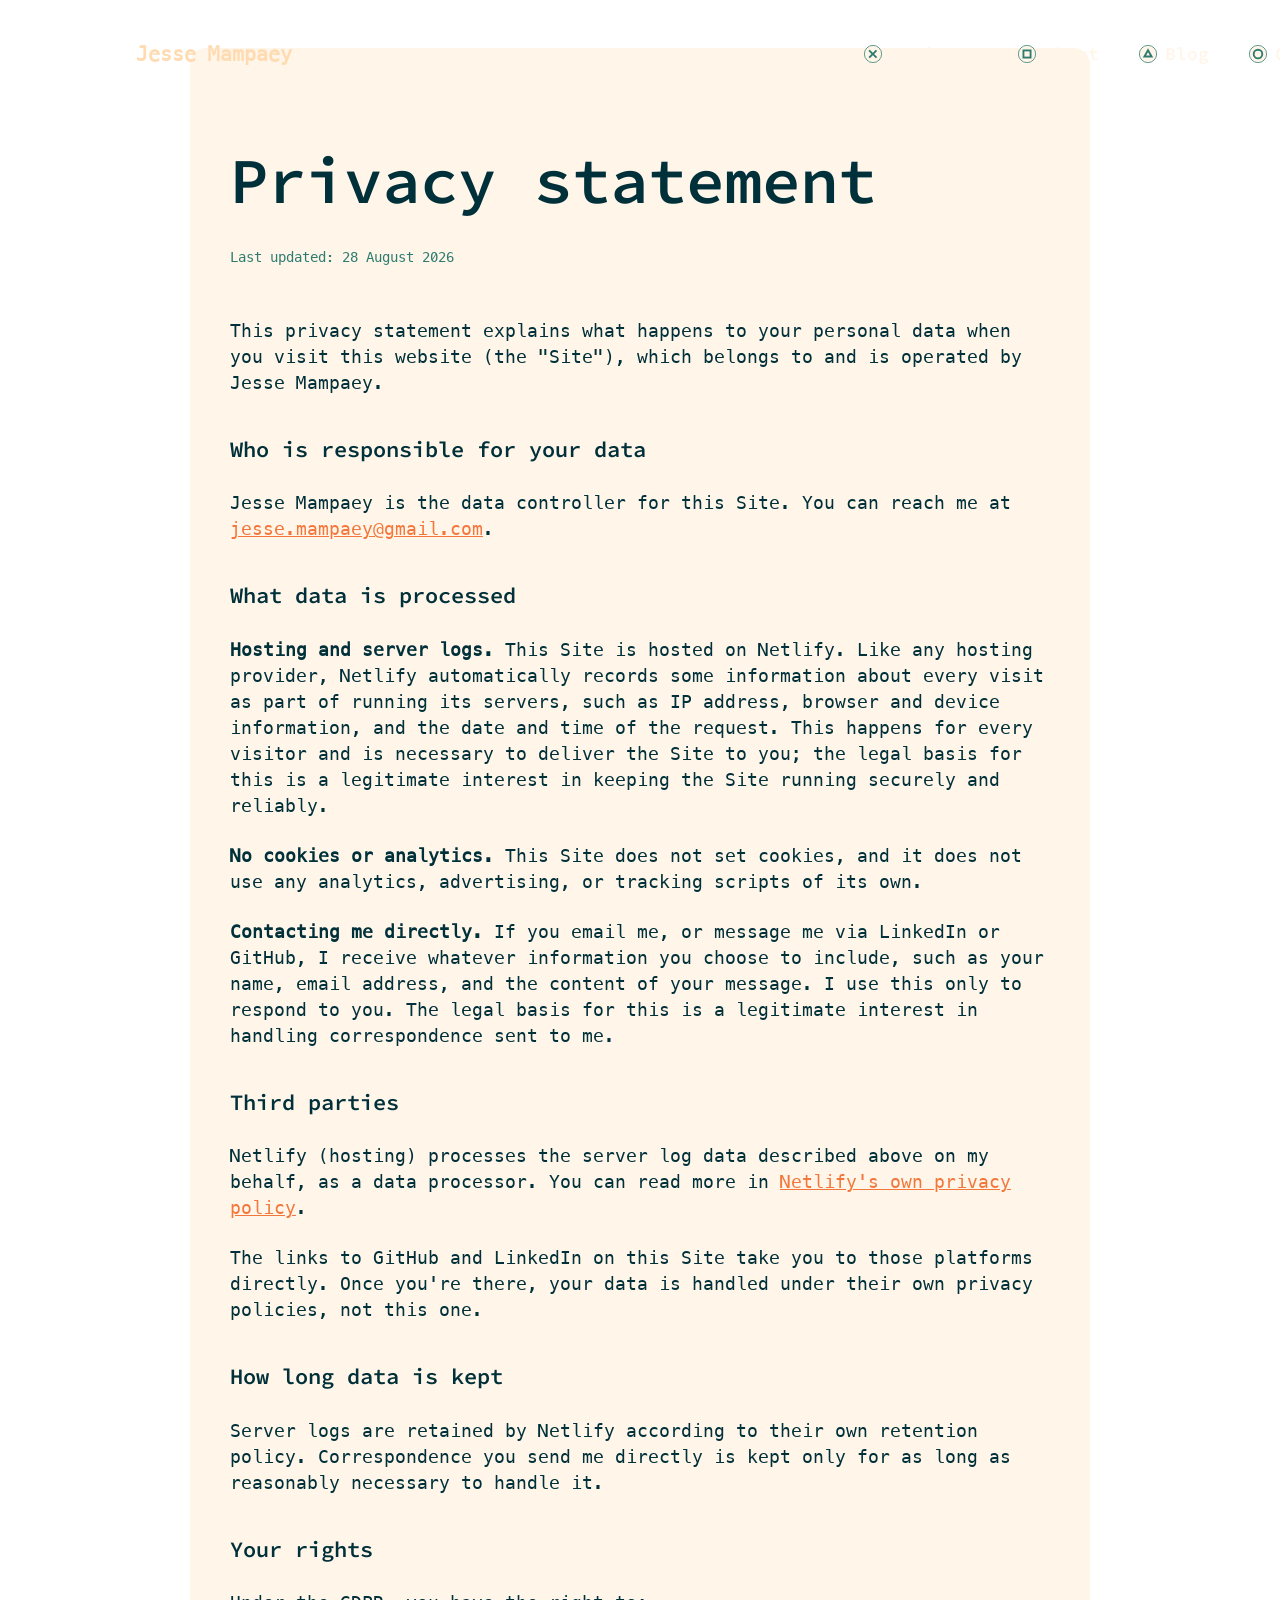
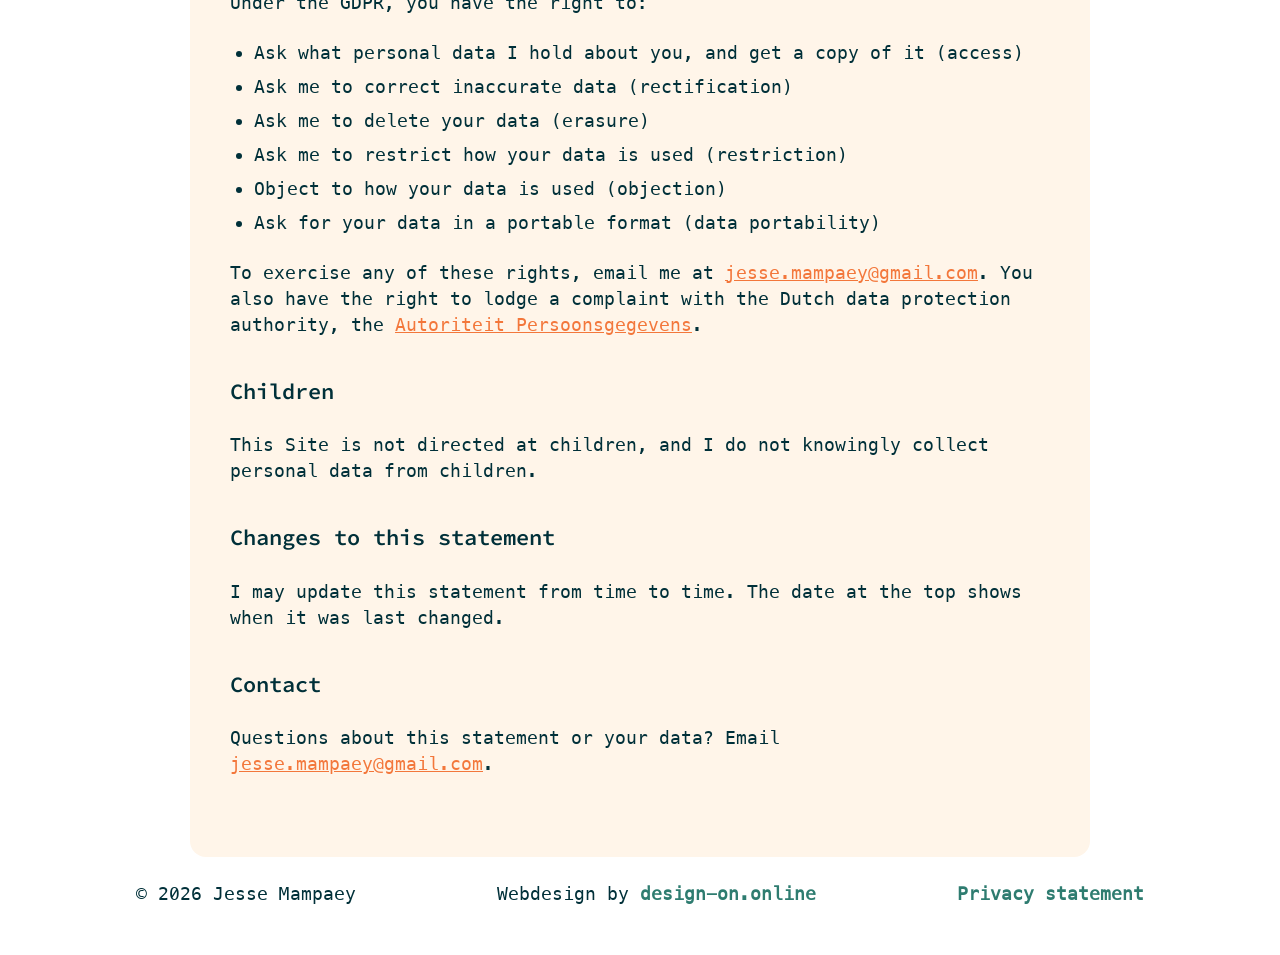
==== privacy.html @ ad902abd "Add privacy statement page" ====
<!DOCTYPE html>
<html lang="en">

<head>
    <meta charset="UTF-8">
    <meta name="viewport" content="width=device-width, initial-scale=1.0">
    <meta name="description" content="Privacy statement - Jesse Mampaey">
    <title>Privacy statement | Jesse Mampaey</title>
    <link rel="stylesheet" href="css/style.css">
</head>

<body>
    <nav class="main-nav main-nav--on-dark noise">
        <div class="container">
            <a href="index.html" class="nav-logo col-6">Jesse Mampaey</a>
            <button class="nav-hamburger" aria-label="Toggle navigation" aria-expanded="false">
                <span class="nav-hamburger-label">
                    <span class="nav-hamburger-label-text nav-hamburger-label-text--menu">Menu</span>
                    <span class="nav-hamburger-label-text nav-hamburger-label-text--close">Close</span>
                </span>
            </button>
            <ul class="nav-links col-6">
                <li>
                    <a href="projects.html">
                        <img src="assets/images/icons/x-button.svg" alt="" class="nav-icon">
                        Projects
                    </a>
                </li>
                <li>
                    <a href="index.html#about">
                        <img src="assets/images/icons/square-button.svg" alt="" class="nav-icon">
                        About
                    </a>
                </li>
                <li>
                    <a href="index.html#blog">
                        <img src="assets/images/icons/triangle-button.svg" alt="" class="nav-icon">
                        Blog
                    </a>
                </li>
                <li>
                    <a href="index.html#contact">
                        <img src="assets/images/icons/circle-button.svg" alt="" class="nav-icon">
                        Contact
                    </a>
                </li>
            </ul>
        </div>
    </nav>

    <section class="legal-section">
        <div class="legal-content">
            <h1>Privacy statement</h1>
            <p class="legal-updated">Last updated: 28 August 2026</p>

            <p>
                This privacy statement explains what happens to your personal data when you visit this
                website (the "Site"), which belongs to and is operated by Jesse Mampaey.
            </p>

            <h2>Who is responsible for your data</h2>
            <p>
                Jesse Mampaey is the data controller for this Site. You can reach me at
                <a href="mailto:jesse.mampaey@gmail.com">jesse.mampaey@gmail.com</a>.
            </p>

            <h2>What data is processed</h2>
            <p>
                <strong>Hosting and server logs.</strong> This Site is hosted on Netlify. Like any hosting
                provider, Netlify automatically records some information about every visit as part of
                running its servers, such as IP address, browser and device information, and the date and
                time of the request. This happens for every visitor and is necessary to deliver the Site to
                you; the legal basis for this is a legitimate interest in keeping the Site running securely
                and reliably.
            </p>
            <p>
                <strong>No cookies or analytics.</strong> This Site does not set cookies, and it does not use
                any analytics, advertising, or tracking scripts of its own.
            </p>
            <p>
                <strong>Contacting me directly.</strong> If you email me, or message me via LinkedIn or
                GitHub, I receive whatever information you choose to include, such as your name, email
                address, and the content of your message. I use this only to respond to you. The legal basis
                for this is a legitimate interest in handling correspondence sent to me.
            </p>

            <h2>Third parties</h2>
            <p>
                Netlify (hosting) processes the server log data described above on my behalf, as a data
                processor. You can read more in
                <a href="https://www.netlify.com/privacy/" target="_blank" rel="noopener">Netlify's own privacy policy</a>.
            </p>
            <p>
                The links to GitHub and LinkedIn on this Site take you to those platforms directly. Once
                you're there, your data is handled under their own privacy policies, not this one.
            </p>

            <h2>How long data is kept</h2>
            <p>
                Server logs are retained by Netlify according to their own retention policy. Correspondence
                you send me directly is kept only for as long as reasonably necessary to handle it.
            </p>

            <h2>Your rights</h2>
            <p>Under the GDPR, you have the right to:</p>
            <ul>
                <li>Ask what personal data I hold about you, and get a copy of it (access)</li>
                <li>Ask me to correct inaccurate data (rectification)</li>
                <li>Ask me to delete your data (erasure)</li>
                <li>Ask me to restrict how your data is used (restriction)</li>
                <li>Object to how your data is used (objection)</li>
                <li>Ask for your data in a portable format (data portability)</li>
            </ul>
            <p>
                To exercise any of these rights, email me at
                <a href="mailto:jesse.mampaey@gmail.com">jesse.mampaey@gmail.com</a>. You also have the
                right to lodge a complaint with the Dutch data protection authority, the
                <a href="https://www.autoriteitpersoonsgegevens.nl/" target="_blank" rel="noopener">Autoriteit Persoonsgegevens</a>.
            </p>

            <h2>Children</h2>
            <p>
                This Site is not directed at children, and I do not knowingly collect personal data from
                children.
            </p>

            <h2>Changes to this statement</h2>
            <p>
                I may update this statement from time to time. The date at the top shows when it was last
                changed.
            </p>

            <h2>Contact</h2>
            <p>
                Questions about this statement or your data? Email
                <a href="mailto:jesse.mampaey@gmail.com">jesse.mampaey@gmail.com</a>.
            </p>
        </div>
    </section>

    <footer class="footer">
        <div class="container">
            <span class="footer-copyright">© 2026 Jesse Mampaey</span>
            <span class="footer-credit">Webdesign by <a href="https://design-on.online" class="footer-link">design-on.online</a></span>
            <a href="privacy.html" class="footer-link">Privacy statement</a>
        </div>
    </footer>
    <script src="js/main.js"></script>
</body>

</html>
---- css/style.css ----
/* Local fonts */
@font-face {
    font-family: 'Menlo';
    src: url('../assets/fonts/Menlo-Regular.ttf') format('truetype');
    font-weight: 400;
    font-style: normal;
    font-display: swap;
}

@font-face {
    font-family: 'Source Code Pro';
    src: url('../assets/fonts/SourceCodePro-Regular.ttf') format('truetype');
    font-weight: 400;
    font-style: normal;
    font-display: swap;
}

@font-face {
    font-family: 'Source Code Pro';
    src: url('../assets/fonts/SourceCodePro-Medium.ttf') format('truetype');
    font-weight: 500;
    font-style: normal;
    font-display: swap;
}

@font-face {
    font-family: 'Source Code Pro';
    src: url('../assets/fonts/SourceCodePro-SemiBold.ttf') format('truetype');
    font-weight: 600;
    font-style: normal;
    font-display: swap;
}

@font-face {
    font-family: 'Source Code Pro';
    src: url('../assets/fonts/SourceCodePro-Bold.ttf') format('truetype');
    font-weight: 700;
    font-style: normal;
    font-display: swap;
}

/* CSS Reset */
* {
    margin: 0;
    padding: 0;
    box-sizing: border-box;
}

html {
    font-size: 62.5%;
    scroll-behavior: smooth;
}

img {
    max-width: 100%;
    height: auto;
}

/* Prevent the mobile text-selection highlight / tap callout on anything clickable */
a,
button {
    -webkit-tap-highlight-color: transparent;
    -webkit-touch-callout: none;
    -webkit-user-select: none;
    user-select: none;
}

/* Color Variables */
:root {
    --darkest-green: #003039;
    --dark-green: #04525C;
    --green: #2E7C70;
    --cta-orange: #F3773B;
    --light-orange: #FFDBB1;
    --lightest-orange: #FFF5E9;
    --white: #FFFFFF;

    /* Font Variables */
    --font-primary: 'Menlo', 'Monaco', 'Courier New', monospace;
    --font-secondary: 'Source Code Pro', 'Menlo', monospace;
}

/* Base Styles */
body {
    font-family: var(--font-primary);
    font-size: 1.6rem;
    line-height: 1.6;
    margin: 0;
    padding: 24px;
    box-sizing: border-box;
    background-color: #ffffff;
}

body.nav-scroll-lock {
    overflow: hidden;
}

body::before {
    content: '';
    position: fixed;
    inset: 0;
    background-color: #ffffff;
    z-index: 40;
    opacity: 0;
    pointer-events: none;
    transition: opacity 0.35s ease;
}

body.nav-scroll-lock::before {
    opacity: 1;
}

/* Typography */
h1 {
    font-family: var(--font-secondary);
    font-size: 6.4rem;
    font-weight: 600;
    letter-spacing: 0;
    margin: 0;
    line-height: 1;
}

h2 {
    font-family: var(--font-secondary);
    font-size: 3.2rem;
    font-weight: 600;
    letter-spacing: 0;
    margin: 0;
    line-height: 1;
}

p {
    font-family: var(--font-primary);
    font-size: 1.6rem;
    line-height: 1.6;
    margin: 0;
}

/* homepage Wrapper */
.homepage-wrapper {
    background-color: var(--lightest-orange);
    border-radius: 12px;
    overflow: hidden;
    height: calc(100vh - 48px);
    position: relative;
    margin-top: 0;
    padding-top: 88px;
}

/* Noise with light orange color */
.noise-light::before {
    content: '';
    position: absolute;
    top: 0;
    left: 0;
    right: 0;
    bottom: 0;
    background-image: url('../assets/images/backgrounds/noise-light.png');
    background-repeat: repeat;
    opacity: 1;
    pointer-events: none;
    z-index: 1;
    border-radius: inherit;
}

.noise-light>* {
    position: relative;
    z-index: 2;
}

/* Add grain texture overlay to entire wrapper */
.noise::before {
    content: '';
    position: absolute;
    top: 0;
    left: 0;
    right: 0;
    bottom: 0;
    background-image: url('../assets/images/backgrounds/noise.png');
    background-repeat: repeat;
    opacity: 1;
    pointer-events: none;
    z-index: 1;
    border-radius: inherit;
}

.noise>* {
    position: relative;
    z-index: 2;
}

/* ===== 12 COLUMN FLEXBOX SYSTEM ===== */
.container {
    max-width: 1440px;
    margin: 0 auto;
    padding: 0 112px;
    display: flex;
    gap: 24px;
    /* justify-content: center; */
}

.half-container {
    display: flex;
    flex-direction: column;
    gap: 24px;
    width: 50%;
}

.half-container-left{
    width: 540px;
    margin-left: auto;
    padding-right: 100px;
}

.half-container-right{
    width: 540px;
    margin-right: auto;
    padding-left: 100px;
}

/* Column widths using flexbox */
.col-1 {
    flex: 0 0 79.33px;
}

.col-2 {
    flex: 0 0 calc((79.33px * 2) + 24px);
}

.col-3 {
    flex: 0 0 calc((79.33px * 3) + (24px * 2));
}

.col-4 {
    flex: 0 0 calc((79.33px * 4) + (24px * 3));
}

.col-5 {
    flex: 0 0 calc((79.33px * 5) + (24px * 4));
}

.col-6 {
    flex: 0 0 calc((79.33px * 6) + (24px * 5));
}

.col-7 {
    flex: 0 0 calc((79.33px * 7) + (24px * 6));
}

.col-8 {
    flex: 0 0 calc((79.33px * 8) + (24px * 7));
}

.col-9 {
    flex: 0 0 calc((79.33px * 9) + (24px * 8));
}

.col-10 {
    flex: 0 0 calc((79.33px * 10) + (24px * 9));
}

.col-11 {
    flex: 0 0 calc((79.33px * 11) + (24px * 10));
}

.col-12 {
    flex: 0 0 calc((79.33px * 12) + (24px * 11));
}

/* Debug: Show grid columns (uncomment to visualize) */

/* .container {
    position: relative;
}

.container::after {
    content: '';
    position: absolute;
    top: 0;
    left: 112px;
    width: calc(12 * 79.33px + 11 * 24px);
    max-width: calc(100% - 224px);
    height: 100%;
    pointer-events: none;
    z-index: 9999;
    background-image:
        repeating-linear-gradient(
            to right,
            rgba(255, 0, 0, 0.15) 0,
            rgba(255, 0, 0, 0.15) 79.33px,
            transparent 79.33px,
            transparent calc(79.33px + 24px)
        );
} */

/* Debug grid for project-page building blocks, matching .container's column positions exactly */

.debug-grid {
    position: relative;
}

body.show-grid .debug-grid::after {
    content: '';
    position: absolute;
    top: 0;
    left: max(112px, calc(50% - 608px));
    width: calc(12 * 79.33px + 11 * 24px);
    max-width: calc(100% - 224px);
    height: 100%;
    pointer-events: none;
    z-index: 9999;
    background-image:
        repeating-linear-gradient(
            to right,
            rgba(255, 0, 0, 0.15) 0,
            rgba(255, 0, 0, 0.15) 79.33px,
            transparent 79.33px,
            transparent calc(79.33px + 24px)
        );
}


/* ===== DEBUG MODE ===== */
/* Uncomment the section below to enable debug colors */
/*
.main-nav {
    background-color: rgba(255, 0, 0, 0.2) !important;
}

.nav-logo {
    background-color: rgba(0, 0, 255, 0.2) !important;
}

.nav-links {
    background-color: rgba(255, 255, 0, 0.2) !important;
}

.hero {
    background-color: rgba(255, 0, 255, 0.2) !important;
}

.hero-content {
    background-color: rgba(255, 128, 0, 0.2) !important;
}

.hero-image {
    background-color: rgba(128, 0, 255, 0.2) !important;
}
*/
/* ===== END DEBUG MODE ===== */

/* Navigation Bar */
.main-nav {
    position: fixed;
    top: 24px;
    left: 0;
    right: 0;
    z-index: 100;
    padding: 20px 0;
    background: none;
    transition: transform 0.3s ease, background-color 0.3s ease, backdrop-filter 0.3s ease;
}

.main-nav.nav-hidden {
    transform: translateY(-150%);
}

.main-nav::before {
    content: '';
    position: absolute;
    top: 0;
    bottom: 0;
    left: calc(max(112px, calc(50vw - 608px)) - 56px);
    right: calc(max(112px, calc(50vw - 608px)) - 56px);
    background-color: var(--lightest-orange);
    background-image: url('../assets/images/backgrounds/noise-light.png');
    background-repeat: repeat;
    border: 2px solid var(--light-orange);
    border-radius: 16px;
    z-index: -1;
    opacity: 0;
    transition: opacity 0.3s ease;
}

.main-nav.nav-scrolled::before {
    opacity: 1;
}

.main-nav--on-dark {
    left: 24px;
    right: 24px;
    background: none;
}

.main-nav.main-nav--on-dark::before {
    left: calc(max(112px, calc(50vw - 608px)) - 80px);
    right: calc(max(112px, calc(50vw - 608px)) - 80px);
    background-color: var(--dark-green);
    background-image: url('../assets/images/backgrounds/noise.png');
    border: 2px solid var(--darkest-green);
}

.nav-logo {
    font-family: var(--font-primary);
    font-size: 2rem;
    color: var(--darkest-green);
    font-weight: 700;
    letter-spacing: 0;
    line-height: 1;
    text-decoration: none;
}

.nav-links {
    display: flex;
    list-style: none;
    gap: 40px;
    align-items: center;
    justify-content: flex-end;
}

.nav-links a {
    font-family: var(--font-secondary);
    font-size: 1.8rem;
    font-weight: 600;
    letter-spacing: 0;
    line-height: 1;
    color: var(--darkest-green);
    text-decoration: none;
    display: flex;
    align-items: center;
    gap: 8px;
}

.nav-links li:nth-child(1) a:hover .nav-icon { content: url('../assets/images/icons/x-button-hover.svg'); }
.nav-links li:nth-child(2) a:hover .nav-icon { content: url('../assets/images/icons/square-button-hover.svg'); }
.nav-links li:nth-child(3) a:hover .nav-icon { content: url('../assets/images/icons/triangle-button-hover.svg'); }
.nav-links li:nth-child(4) a:hover .nav-icon { content: url('../assets/images/icons/circle-button-hover.svg'); }

.nav-icon {
    width: 18px;
    height: 18px;
    display: inline-flex;
    align-items: center;
    justify-content: center;
    transition: transform 0.3s ease;
}

.nav-links a:hover .nav-icon {
    transform: translateY(-3px);
    filter: drop-shadow(0 3px 0 var(--light-orange));
}

/* Responsive Navigation */
@media (max-width: 768px) {
    .nav-links {
        gap: 20px;
        flex-wrap: wrap;
        justify-content: center;
    }
}

/* Hero Section */
.hero {
    padding: 0;
    min-height: calc(100vh - 136px);
    display: flex;
    align-items: stretch;
}

.hero .container {
    min-height: calc(100vh - 136px);
    align-items: flex-end;
}

.hero-content {
    display: flex;
    flex-direction: column;
    gap: 16px;
    align-self: flex-start;
    padding-top: 80px;
}

.hero h3 {
    font-family: var(--font-primary);
    font-size: 3.2rem;
    color: var(--green);
    margin: 0;
    font-weight: 400;
    letter-spacing: 0;
    line-height: 1;
}

.hero h2 {
    font-family: var(--font-secondary);
    font-size: 4.8rem;
    font-weight: 600;
    line-height: 1;
    color: var(--darkest-green);
    margin: 0;
}

.hero-image {
    position: relative;
    align-self: flex-end;
}

.hero-image img {
    width: 100%;
    height: auto;
    object-fit: cover;
    display: block;
}

@media (max-width: 768px) {
    .hero {
        padding: 0;
    }
}


/* Recent work section */

.recent-work-wrapper {
    background-color: var(--dark-green);
    border-radius: 12px;
    overflow: hidden;
    margin: 24px auto 0;
    position: relative;
    display: flex;
}

.recent-work-wrapper--flush {
    margin-top: 0;
}

.main-nav--on-dark .nav-logo {
    color: var(--light-orange);
}

.main-nav--on-dark .nav-links a {
    color: var(--lightest-orange);
}

.main-nav--transparent {
    background: none;
}

.main-nav--transparent .nav-logo {
    color: var(--light-orange);
}

.main-nav--transparent .nav-links a {
    color: var(--lightest-orange);
}

.main-nav.main-nav--transparent::before {
    background-color: var(--dark-green);
    background-image: url('../assets/images/backgrounds/noise.png');
    border: 2px solid var(--darkest-green);
}

/* Project hero block */

.project-hero {
    position: relative;
    margin-top: 0;
    height: calc(100vh - 48px);
    background-size: cover;
    background-position: center;
    background-repeat: no-repeat;
    border-radius: 12px;
    overflow: hidden;
}

.project-hero-video {
    position: absolute;
    inset: 0;
    width: 100%;
    height: 100%;
    object-fit: cover;
    z-index: 0;
}

.project-hero-content {
    position: absolute;
    top: 0;
    left: 0;
    right: 0;
    bottom: 0;
    max-width: calc(1440px - 224px);
    margin: 0 auto;
    z-index: 1;
}

.project-hero-card {
    position: absolute;
    left: calc(50% + 12px + 79.33px + 24px);
    right: 0;
    bottom: 64px;
    background-color: rgba(255, 255, 255, 0.15);
    backdrop-filter: blur(12px);
    -webkit-backdrop-filter: blur(12px);
    border: 1px solid rgba(255, 255, 255, 0.25);
    border-radius: 16px;
    padding: 60px 52px;
}

.project-hero-card h2 {
    font-family: var(--font-secondary);
    font-size: 3.2rem;
    font-weight: 600;
    color: var(--light-orange);
    margin: 0 0 8px;
}

.project-hero-card .project-tags {
    margin-bottom: 24px;
}

.project-hero-card .project-tag {
    font-size: 2rem;
    color: var(--lightest-orange);
}

.info-row {
    display: flex;
    gap: 0;
    align-items: center;
    color: var(--lightest-orange);
}

.info-row .info-label {
    font-family: var(--font-secondary);
    font-size: 2rem;
    font-weight: 600;
    line-height: 1;
    color: var(--lightest-orange);
    flex: 0 0 116px;
    white-space: nowrap;
}

.info-separator {
    display: block;
    width: 2px;
    height: 37px;
    background-image: url('../assets/images/icons/tag-line.svg');
    background-size: contain;
    background-repeat: no-repeat;
    background-position: center;
    margin: 0 10px;
    flex-shrink: 0;
}

.info-row .info-value {
    white-space: nowrap;
    padding-left: 10px;
}

.info-row .info-value {
    font-family: var(--font-primary);
    font-size: 1.8rem;
    font-weight: 400;
    line-height: 1;
    color: var(--lightest-orange);
}

/* Project summary/background two-column block */

.project-info-section {
    display: flex;
    gap: 24px;
    margin: 24px 0 0;
}

.project-summary-card,
.project-detail-card {
    border-radius: 16px;
}

.project-summary-card {
    flex: 0 0 calc((79.33px * 7) + (24px * 6) + max(112px, calc(50% - 608px)));
}

.project-detail-card {
    flex: 1;
}

.project-summary-card {
    background-color: var(--green);
    padding: 150px 80px 150px max(112px, calc(50% - 608px));
}

.project-summary-card p {
    font-family: var(--font-primary);
    font-size: 1.8rem;
    font-weight: 400;
    line-height: 2.6rem;
    color: var(--lightest-orange);
    margin: 0;
}

.project-end-result-section {
    margin: 24px 0 0;
    border-radius: 16px;
    overflow: hidden;
}

.project-end-result-section .project-summary-card {
    flex: 1;
    padding: 100px max(112px, calc(50% - 608px));
}

.project-end-result-section .project-summary-card h3 {
    font-family: var(--font-secondary);
    font-size: 3.2rem;
    font-weight: 600;
    color: var(--light-orange);
    margin: 0 0 24px;
}

.project-end-result-section .project-summary-card p {
    font-family: var(--font-primary);
    font-size: 1.8rem;
    font-weight: 400;
    color: var(--lightest-orange);
    line-height: 2.6rem;
    margin: 0;
}

.project-detail-card {
    background-color: var(--dark-green);
    padding: 104px max(112px, calc(50% - 608px)) 104px 90px;
}

.project-detail-card h3 {
    font-family: var(--font-secondary);
    font-size: 3.2rem;
    font-weight: 600;
    color: var(--light-orange);
    margin: 0 0 16px;
}

.project-detail-card p {
    font-family: var(--font-primary);
    font-size: 1.8rem;
    font-weight: 400;
    color: var(--lightest-orange);
    line-height: 2.6rem;
    margin: 0;
}

.project-features-section {
    margin: 24px 0 0;
}

.project-features-section .project {
    border-radius: 16px;
    overflow: hidden;
    gap: 0;
    margin-bottom: 24px;
    position: relative;
}

.project-features-section .project:last-child {
    margin-bottom: 0;
}

.project-features-section > .code-section {
    margin-top: 24px;
    margin-bottom: 24px;
}

.project-features-section .project-content {
    flex: 0 0 calc(max(112px, calc(50% - 608px)) + 6 * 79.33px + 6 * 24px);
    padding-top: 90px;
    padding-bottom: 90px;
}

/* IMAGE RIGHT variant: content is first child, image on the right */
.project-features-section .project-content:first-child {
    padding-left: max(112px, calc(50% - 608px));
    padding-right: 90px;
}

/* IMAGE LEFT variant: content is last child, image on the left */
.project-features-section .project-content:last-child {
    padding-left: 90px;
    padding-right: max(112px, calc(50% - 608px));
    margin-left: auto;
}

.project-features-section .project-content h2 {
    font-family: var(--font-secondary);
    font-size: 3.2rem;
    font-weight: 600;
    color: var(--light-orange);
    margin: 0 0 24px;
}

.project-features-section .project-content p {
    font-family: var(--font-primary);
    font-size: 1.8rem;
    font-weight: 400;
    color: var(--lightest-orange);
    line-height: 2.6rem;
    margin: 0 0 24px;
}

.project-features-section .project-image-right {
    position: absolute;
    top: 0;
    right: 0;
    bottom: 0;
    width: calc(100% - (max(112px, calc(50% - 608px)) + 6 * 79.33px + 6 * 24px));
    border: none;
}

.project-features-section .project-image-left {
    position: absolute;
    top: 0;
    left: 0;
    bottom: 0;
    width: calc(100% - (max(112px, calc(50% - 608px)) + 6 * 79.33px + 6 * 24px));
    border: none;
}

/* Feature showcase block: image + two-column detail card */

.feature-showcase {
    margin: 24px 0 0;
    border-radius: 16px;
    overflow: hidden;
}

.feature-showcase-image {
    width: 100%;
    height: 800px;
    display: block;
    object-fit: cover;
}

.feature-showcase-media {
    position: relative;
    height: 800px;
    overflow: hidden;
}

.feature-showcase-media .feature-showcase-image {
    position: absolute;
    left: 50%;
    bottom: -180px;
    transform: translateX(-50%);
    width: 100%;
    max-width: 2560px;
    height: calc(2560px * 800 / 1496);
}

.feature-showcase-card {
    background-color: var(--dark-green);
    padding: 90px max(112px, calc(50% - 608px));
}

.feature-showcase-card h2 {
    font-family: var(--font-secondary);
    font-size: 3.2rem;
    font-weight: 600;
    color: var(--light-orange);
    margin: 0 0 24px;
}

.feature-showcase-columns {
    display: flex;
    gap: calc(2 * 79.33px + 3 * 24px);
}

.feature-showcase-column {
    flex: 0 0 calc(5 * 79.33px + 4 * 24px);
}

.feature-showcase-column h3 {
    font-family: var(--font-secondary);
    font-size: 2rem;
    font-weight: 700;
    color: var(--light-orange);
    margin: 24px 0 8px;
}

.feature-showcase-column h3:first-child {
    margin-top: 0;
}

.feature-showcase-column p {
    font-family: var(--font-primary);
    font-size: 1.8rem;
    font-weight: 400;
    color: var(--lightest-orange);
    line-height: 2.6rem;
    margin: 0;
}

.project-features-section .project {
    transition: none;
    border: none;
}

.project-features-section .project:hover {
    border: none;
    box-shadow: none;
    transform: none;
}

/* Code snippet block: text + syntax-highlighted code */

.code-section {
    display: flex;
    gap: 0;
    margin: 24px 0 0;
    border-radius: 16px;
    overflow: hidden;
}

.code-section .project-detail-card {
    flex: 1;
    background-color: var(--dark-green);
    background-image: url('../assets/images/backgrounds/noise.png');
    background-repeat: repeat;
    border-radius: 0;
    padding: 90px 80px 90px max(112px, calc(50vw - 608px));
}

.code-section .project-detail-card h3 {
    font-family: var(--font-secondary);
    font-size: 3.2rem;
    font-weight: 600;
    color: var(--light-orange);
    margin: 0 0 24px;
}

.code-section .project-detail-card p {
    font-family: var(--font-primary);
    font-size: 1.8rem;
    font-weight: 400;
    color: var(--lightest-orange);
    line-height: 2.6rem;
    margin: 0 0 16px;
}

.code-card {
    position: relative;
    flex: 1;
    background-color: var(--darkest-green);
    border-radius: 0;
    padding: 60px max(112px, calc(50vw - 608px)) 60px 80px;
    overflow: auto;
}

.code-section.code-section--reverse .project-detail-card {
    order: 2;
    padding: 90px max(112px, calc(50vw - 608px)) 90px 80px;
}

.code-section.code-section--reverse .code-card {
    order: 1;
    padding: 60px 80px 60px max(112px, calc(50vw - 608px));
}

.code-block {
    position: relative;
    background-color: var(--dark-green);
    border-radius: 8px;
    padding: 24px;
    overflow: auto;
}

.code-video {
    position: relative;
    flex: 1;
    overflow: hidden;
}

/* Variant: text column stays fixed-width (matching the split used in
   project-features-section) and the video fills the remaining space. */
.code-section--media .project-detail-card {
    flex: 0 0 calc(max(112px, calc(50% - 608px)) + 6 * 79.33px + 6 * 24px);
}

.code-video video {
    width: auto;
    max-width: none;
    height: 100%;
    object-fit: cover;
    object-position: -128px center;
    display: block;
}

.copy-code-button {
    position: absolute;
    top: 12px;
    right: 12px;
    font-family: var(--font-secondary);
    font-size: 1.4rem;
    font-weight: 600;
    color: var(--lightest-orange);
    background-color: var(--darkest-green);
    border: none;
    border-radius: 6px;
    padding: 4px 10px;
    cursor: pointer;
    opacity: 0.8;
}

.copy-code-button:hover {
    opacity: 1;
    background-color: var(--green);
}

.code-block pre {
    margin: 0;
    background: none !important;
    counter-reset: line-counter;
}

.code-line {
    display: block;
    counter-increment: line-counter;
}

.code-line::before {
    content: counter(line-counter);
    display: inline-block;
    width: 2.4rem;
    margin-right: 1.6rem;
    text-align: right;
    color: rgba(255, 255, 255, 0.25);
    user-select: none;
}

.code-card code {
    font-size: 1.4rem;
}

.recent-work-wrapper .container {
    flex-direction: column;
    padding-bottom: 80px;
}

.recent-work-wrapper .project:last-of-type {
    margin-bottom: 0;
}

.recent-work-wrapper .blog-more-wrapper {
    margin-top: 0;
}

.recent-work-wrapper h1 {
    color: var(--light-orange);
    display: flex;
    justify-content: center;
    margin-top: 104px;
    margin-bottom: 16px;
}

.project {
    position: relative;
    background-color: var(--dark-green);
    display: flex;
    gap: 22px;
    margin-bottom: 40px;
    border-radius: 16px;
    border: solid 2px var(--darkest-green);
    overflow: hidden;
    min-height: 470px;
    transition: border-color 0.3s ease, transform 0.3s ease, box-shadow 0.3s ease;
}

.project-features-section .project {
    background-image: url('../assets/images/backgrounds/noise.png');
    background-repeat: repeat;
}

.project-features-section .project--darkest {
    background-color: var(--darkest-green);
    background-image: none;
}

.project:hover {
    border: 2px solid var(--cta-orange);
    box-shadow: 0 8px 0 0 var(--cta-orange);
    transform: translateY(-8px);
}


.project-link {
    position: absolute;
    inset: 0;
    z-index: 10;
}

.project-content {
    display: flex;
    flex-direction: column;
    justify-content: center;
}

.project-content h2 {
    color: var(--lightest-orange);
}

.project-tags {
    display: flex;
    gap: 16px;
    flex-wrap: nowrap;
    align-items: center;
}

.project-tag {
    font-family: var(--font-secondary);
    font-size: 2rem;
    font-weight: 600;
    line-height: 1;
    color: var(--light-orange);
    padding: 0;
    border: none;
    display: flex;
    align-items: center;
}

.project-tag:not(:last-child)::after {
    content: '';
    display: inline-block;
    width: 2px;
    height: 37px;
    background-image: url('../assets/images/icons/tag-line.svg');
    background-size: contain;
    background-repeat: no-repeat;
    background-position: center;
    vertical-align: middle;
    margin-left: 16px;
}

.project-content p {
    color: var(--lightest-orange);
    margin-top: 24px;
    font-size: 1.8rem;
    line-height: 2.6rem;
}

.select-project-button {
    font-family: var(--font-secondary);
    font-size: 2rem;
    font-weight: 600;
    line-height: 1;
    color: var(--light-orange);
    background: transparent;
    border: none;
    padding: 0;
    cursor: pointer;
    text-decoration: none;
    display: inline-flex;
    align-items: center;
    gap: 12px;
    margin-top: 24px;
}

.select-project-button::before {
    content: '';
    width: 24px;
    height: 24px;
    background-image: url('../assets/images/icons/x-button-color.svg');
    background-size: contain;
    background-repeat: no-repeat;
    background-position: center;
    transition: transform 0.3s ease;
}

.project:hover .select-project-button::before,
.select-project-button:hover::before {
    background-image: url('../assets/images/icons/x-button-color-hover.svg');
    filter: drop-shadow(0 3px 0 var(--lightest-orange));
    transform: translateY(-3px);
}

.project-image-right {
    position: relative;
    z-index: 0;
    overflow: hidden;
    border-left: 2px solid var(--darkest-green);
}

.project-image-right img,
.project-image-right video {
    width: 100%;
    height: 100%;
    object-fit: cover;
    display: block;
    border-radius: 0 14px 14px 0;
}

.project-image-right.project-image-right--crop-left img,
.project-image-right.project-image-right--crop-left video {
    width: auto;
    max-width: none;
    object-position: left center;
}

.project-image-left {
    position: relative;
    z-index: 0;
    overflow: hidden;
    border-right: 2px solid var(--darkest-green);
}

.project-image-left img,
.project-image-left video {
    width: 100%;
    height: 100%;
    object-fit: cover;
    display: block;
    border-radius: 14px 0 0 14px;
}

.project-image-left.project-image-left--crop-right img,
.project-image-left.project-image-left--crop-right video {
    position: absolute;
    top: 0;
    right: 0;
    width: auto;
    max-width: none;
}

/* About Section */
.about-section {
    display: flex;
    gap: 24px;
    position: relative;
    margin-top: 24px;
}

.about-debug-grid {
    position: absolute;
    top: 0;
    left: 0;
    right: 0;
    bottom: 0;
    pointer-events: none;
}

.about-content {
    background-color: var(--lightest-orange);
    display: flex;
    flex-direction: column;
    gap: 24px;
    padding: 100px 40px 40px;
    border-radius: 16px;
    position: relative;
}

.about-content h1 {
    color: var(--darkest-green);
    text-align: left;
    margin: 0 0 32px 0;
}

.about-content h3 {
    font-family: var(--font-secondary);
    font-size: 2rem;
    font-weight: 600;
    line-height: 1;
    color: var(--darkest-green);
    margin: 24px 0 8px 0;
}

.about-content p {
    color: var(--darkest-green);
    font-size: 1.8rem;
    line-height: 2.6rem;
    margin: 0;
}


.education-card {
    background-color: var(--green);
    padding: 40px;
    border-radius: 16px;
    display: flex;
    flex-direction: column;
}

.education-item {
    display: flex;
    gap: 16px;
    align-items: center;
    padding: 27px 0;
    border-bottom: 2px solid transparent;
    border-image: linear-gradient(to right, #FFDBB1 50%, rgba(255, 219, 177, 0.5) 72%, rgba(255, 219, 177, 0.25) 100%) 1;
}

.education-item:first-child {
    padding-top: 0;
}

.education-item:last-child {
    border-bottom: none;
    padding-bottom: 0;
}

.education-icon {
    width: 40px;
    height: 40px;
    flex-shrink: 0;
}

.education-text h4 {
    font-family: var(--font-secondary);
    font-size: 2rem;
    font-weight: 600;
    line-height: 1;
    color: var(--lightest-orange);
    margin: 0 0 4px 0;
}

.education-text p {
    font-family: var(--font-primary);
    font-size: 1.8rem;
    line-height: 2.6rem;
    color: var(--light-orange);
    margin: 0;
}

/* Legal / long-form text pages (privacy statement, etc.) */
.legal-section {
    display: flex;
    position: relative;
    margin-top: 24px;
}

.legal-content {
    background-color: var(--lightest-orange);
    display: flex;
    flex-direction: column;
    gap: 24px;
    width: 100%;
    max-width: 900px;
    margin: 0 auto;
    padding: 100px 40px 80px;
    border-radius: 16px;
    position: relative;
}

.legal-content h1 {
    color: var(--darkest-green);
    margin: 0 0 8px 0;
}

.legal-content .legal-updated {
    font-family: var(--font-primary);
    font-size: 1.4rem;
    color: var(--green);
    margin: 0 0 24px 0;
}

.legal-content h2 {
    font-family: var(--font-secondary);
    font-size: 2.2rem;
    font-weight: 600;
    line-height: 1.2;
    color: var(--darkest-green);
    margin: 16px 0 4px 0;
}

.legal-content p {
    color: var(--darkest-green);
    font-size: 1.8rem;
    line-height: 2.6rem;
    margin: 0;
}

.legal-content ul {
    margin: 0;
    padding-left: 24px;
    display: flex;
    flex-direction: column;
    gap: 8px;
}

.legal-content li {
    color: var(--darkest-green);
    font-size: 1.8rem;
    line-height: 2.6rem;
}

.legal-content a {
    color: var(--cta-orange);
}

.photo-card {
    border-radius: 16px;
    overflow: hidden;
    background-color: var(--lightest-orange);
    display: flex;
    flex-direction: column;
    gap: 24px;
    position: relative;
}

.photo-card img {
    width: 100%;
    height: 100%;
    object-fit: contain;
    object-position: 32px center;
    display: block;
}

.skills-card {
    background-color: var(--green);
    padding: 40px;
    border-radius: 16px;
    display: flex;
    flex-direction: column;
    gap: 16px;
}

.skills-card .half-container-left {
    display: flex;
    flex-direction: column;
    gap: 16px;
}

.skill-bar {
    display: grid;
    grid-template-columns: auto 1fr;
    gap: 16px;
    align-items: center;
}

.skill-content {
    display: flex;
    flex-direction: column;
}

.skill-bar-row {
    display: grid;
    grid-template-columns: 1fr auto;
    gap: 8px;
    align-items: center;
}


.skill-icon {
    width: 32px;
    height: 32px;
    color: var(--lightest-orange);
}

.skill-name {
    font-family: var(--font-secondary);
    font-size: 2rem;
    font-weight: 400;
    line-height: 1;
    color: var(--lightest-orange);
    letter-spacing: 0.05em;
}

.progress-bar {
    height: 16px;
    background-color: var(--light-orange);
    border-radius: 4px;
    border: 2px solid var(--dark-green);
    padding: 2px;
    position: relative;
}

.progress-fill {
    height: 100%;
    background-color: var(--dark-green);
    border-radius: 2px;
    transition: width 0.3s ease;
}

.skill-value {
    font-family: var(--font-primary);
    font-size: 1.6rem;
    font-weight: 400;
    color: var(--lightest-orange);
    text-align: right;
}

/* Sharing Knowledge Section */
.sharing-knowledge {
    background-color: var(--darkest-green);
    border-radius: 16px;
    padding: 80px 0;
    margin-top: 24px;
    position: relative;
}

.sharing-knowledge .container {
    flex-direction: column;
    gap: 48px;
}

.sharing-knowledge-title {
    font-size: 6.4rem;
    line-height: 1;
    color: var(--light-orange);
    text-align: center;
}

.blog-cards {
    display: flex;
    gap: 24px;
}

.blog-card {
    flex: 1;
    background-color: var(--dark-green);
    border-radius: 16px;
    overflow: hidden;
    border: solid 2px var(--darkest-green);
    transition: border-color 0.3s ease, transform 0.3s ease, box-shadow 0.3s ease;
}

.blog-card:hover {
    border: 2px solid var(--cta-orange);
    box-shadow: 0 8px 0 0 var(--cta-orange);
    transform: translateY(-8px);
}

.blog-card-thumbnail {
    width: 100%;
    aspect-ratio: 16 / 9;
    overflow: hidden;
}

.blog-card-thumbnail img {
    width: 100%;
    height: 100%;
    object-fit: cover;
    display: block;
}

.blog-card-body {
    padding: 64px 104px;
    display: flex;
    flex-direction: column;
}


.blog-card-title {
    font-family: var(--font-secondary);
    font-size: 3.2rem;
    font-weight: 600;
    line-height: 1;
    color: var(--white);
    text-transform: uppercase;
    margin-bottom: 8px;
}

.blog-card-tags {
    display: flex;
    align-items: center;
    gap: 12px;
    margin-bottom: 24px;
}

.blog-tag {
    font-family: var(--font-secondary);
    font-size: 2rem;
    font-weight: 600;
    line-height: 1;
    color: var(--light-orange);
}

.tag-divider {
    height: 24px;
}

.blog-card-description {
    font-family: var(--font-primary);
    font-size: 1.8rem;
    color: var(--white);
    line-height: 2.6rem;
    margin-bottom: 24px;
}

.blog-select-btn {
    display: flex;
    align-items: center;
    gap: 8px;
    background: none;
    border: none;
    cursor: pointer;
    color: var(--light-orange);
    font-family: var(--font-secondary);
    font-size: 2rem;
    font-weight: 400;
    line-height: 1;
    padding: 0;
}

.blog-select-btn::before {
    content: '';
    width: 28px;
    height: 28px;
    background-image: url('../assets/images/icons/x-button-color.svg');
    background-size: contain;
    background-repeat: no-repeat;
    background-position: center;
    transition: transform 0.3s ease;
}

.blog-card:hover .blog-select-btn::before,
.blog-select-btn:hover::before {
    background-image: url('../assets/images/icons/x-button-color-hover.svg');
    filter: drop-shadow(0 3px 0 var(--lightest-orange));
    transform: translateY(-3px);
}

.blog-more-wrapper {
    display: flex;
    justify-content: flex-end;
}

.blog-more-btn {
    display: flex;
    align-items: center;
    gap: 8px;
    background: none;
    text-decoration: none;
    border: none;
    cursor: pointer;
    color: var(--light-orange);
    font-family: var(--font-primary);
    font-size: 2rem;
    padding: 0;
}

.blog-more-btn::before {
    content: '';
    width: 28px;
    height: 28px;
    background-image: url('../assets/images/icons/triangle-button-color.svg');
    background-size: contain;
    background-repeat: no-repeat;
    background-position: center;
    transition: transform 0.3s ease;
}

.blog-more-btn:hover::before {
    background-image: url('../assets/images/icons/triangle-button-color-hover.svg');
    transform: translateY(-3px);
    filter: drop-shadow(0 3px 0 var(--lightest-orange));
}

/* Contact Section */
.contact {
    background-color: var(--lightest-orange);
    border-radius: 12px;
    margin: 24px auto 0;
    position: relative;
    overflow: hidden;
}

.contact .container {
    align-items: flex-start;
    padding: 104px 112px 96px;
}

.contact-left {
    display: flex;
    align-items: flex-start;
}

.contact-heading {
    font-family: var(--font-secondary);
    font-size: 6.4rem;
    font-weight: 600;
    color: var(--green);
    line-height: 1;
    margin: 0;
}

.contact-right {
    display: flex;
    justify-content: flex-end;
}

.contact-card {
    display: flex;
    flex-direction: column;
    gap: 8px;
    width: 100%;
    max-width: 480px;
}

.contact-name {
    font-family: var(--font-secondary);
    font-size: 4.8rem;
    font-weight: 600;
    line-height: 1;
    color: var(--darkest-green);
    margin: 0;
}

.contact-divider {
    width: 100%;
    height: 1px;
    background-color: var(--darkest-green);
    opacity: 0.2;
    margin: 8px 0;
}

.contact-email {
    font-family: var(--font-primary);
    font-size: 1.8rem;
    font-weight: 700;
    line-height: 2.6rem;
    color: var(--dark-green);
    margin: 0;
}

.contact-location {
    font-family: var(--font-primary);
    font-size: 1.8rem;
    color: var(--darkest-green);
    margin: 0;
}

.contact-links {
    display: flex;
    flex-direction: column;
    gap: 12px;
    margin-top: 16px;
}

.contact-link {
    display: flex;
    align-items: center;
    gap: 10px;
    font-family: var(--font-secondary);
    font-size: 1.8rem;
    font-weight: 600;
    line-height: 1;
    color: var(--darkest-green);
    text-decoration: none;
}



.contact-links a:nth-child(1):hover .contact-icon { content: url('../assets/images/icons/x-button-hover.svg'); }
.contact-links a:nth-child(2):hover .contact-icon { content: url('../assets/images/icons/square-button-hover.svg'); }
.contact-links a:nth-child(3):hover .contact-icon { content: url('../assets/images/icons/triangle-button-hover.svg'); }

.contact-icon {
    width: 24px;
    height: 24px;
    transition: transform 0.3s ease;
}

.contact-link:hover .contact-icon {
    transform: translateY(-3px);
    filter: drop-shadow(0 3px 0 var(--light-orange));
}

/* Footer */
.footer .container {
    justify-content: space-between;
    align-items: center;
    padding: 24px 112px;
}

.footer-copyright,
.footer-credit {
    font-family: var(--font-primary);
    font-size: 1.8rem;
    line-height: 2.6rem;
    color: var(--darkest-green);
}

.footer-link {
    font-family: var(--font-primary);
    font-size: 1.8rem;
    font-weight: 700;
    line-height: 2.6rem;
    color: var(--green);
    text-decoration: none;
}

/* ===== RESPONSIVE — 768px ===== */
@media (max-width: 768px) {

    body {
        padding: 8px;
    }

    .homepage-wrapper {
        height: calc(100vh - 16px);
        max-height: none;
    }

    .legal-content {
        padding: 64px 24px 48px;
    }

    .legal-content h1 {
        font-size: 4rem;
    }


    /* --- Nav --- */
    .main-nav::before,
    .main-nav.main-nav--on-dark::before,
    .main-nav.main-nav--transparent::before {
        left: 8px;
        right: 8px;
    }

    .main-nav .container {
        position: relative;
        align-items: center;
        padding: 0 32px;
    }

    .main-nav--on-dark {
        left: 0;
        right: 0;
    }

    .nav-logo {
        position: relative;
        flex: 1;
        z-index: 60;
    }

    .nav-hamburger {
        position: relative;
        display: flex;
        align-items: center;
        justify-content: center;
        background: none;
        border: none;
        cursor: pointer;
        padding: 8px 0;
        z-index: 60;
    }

    .nav-hamburger-label {
        display: inline-grid;
        text-align: right;
    }

    .nav-hamburger-label-text {
        grid-area: 1 / 1;
        font-family: var(--font-secondary);
        font-size: 1.8rem;
        font-weight: 600;
        letter-spacing: 0;
        line-height: 1;
        color: var(--dark-green);
        transition: opacity 0.3s ease;
    }

    .main-nav--on-dark .nav-hamburger-label-text,
    .main-nav--transparent .nav-hamburger-label-text {
        color: var(--lightest-orange);
    }

    .nav-hamburger-label-text--close {
        opacity: 0;
    }

    .nav-hamburger[aria-expanded="true"] .nav-hamburger-label-text--menu {
        opacity: 0;
    }

    .nav-hamburger[aria-expanded="true"] .nav-hamburger-label-text--close {
        opacity: 1;
    }

    .nav-links {
        display: flex;
        position: fixed;
        top: 8px;
        left: 8px;
        right: 8px;
        bottom: 8px;
        flex-direction: column;
        justify-content: center;
        gap: 24px;
        padding: 24px;
        background-color: var(--lightest-orange);
        background-image: url('../assets/images/backgrounds/noise-light.png');
        background-repeat: repeat;
        border: none;
        border-radius: 12px;
        z-index: 50;
        opacity: 0;
        visibility: hidden;
        clip-path: inset(0 0 100% 0);
        transition: opacity 0.35s ease, clip-path 0.35s ease, visibility 0s linear 0.35s;
    }

    .nav-links.nav-open {
        opacity: 1;
        visibility: visible;
        clip-path: inset(0 0 0% 0);
        transition: opacity 0.35s ease, clip-path 0.35s ease;
    }

    .nav-links li {
        width: 100%;
    }

    .nav-links .nav-icon {
        width: 24px;
        height: 24px;
    }

    .main-nav--on-dark .nav-links,
    .main-nav--transparent .nav-links {
        background-color: var(--dark-green);
        background-image: url('../assets/images/backgrounds/noise.png');
    }

    /* --- Hero --- */
    .hero {
        min-height: calc(100vh - 104px);
    }

    .hero .container {
        flex-direction: column;
        align-items: flex-start;
        justify-content: space-between;
        min-height: unset;
        padding: 0 16px;
        gap: 0;
    }

    .hero-content {
        flex: 0 0 auto;
        width: 100%;
        padding-top: 16px;
        padding-bottom: 24px;
    }

    .hero h3 {
        font-size: 1.8rem;
    }

    .hero h2 {
        font-size: 2.8rem;
    }

    .hero-image {
        flex: 0 0 auto;
        width: 100%;
        align-self: auto;
    }

    /* --- Spacers --- */
    .col-1 {
        display: none;
    }

    /* --- Projects --- */
    .recent-work-wrapper .container {
        padding: 0 16px;
        gap: 0;
    }

    .recent-work-wrapper .project:last-child {
        margin-bottom: 16px;
    }

    .recent-work-wrapper h1 {
        font-size: 3.6rem;
        margin-bottom: 32px;
    }

    .project {
        flex-direction: column;
        margin-bottom: 0;
    }

    .recent-work-wrapper .project + .project {
        margin-top: 16px;
    }

    .recent-work-wrapper .blog-more-wrapper {
        margin-top: 16px;
    }

    /* --- More button (shared) --- */
    .blog-more-wrapper {
        margin-top: 16px;
        margin-bottom: 40px;
    }

    .project-content {
        flex: 0 0 auto;
        width: 100%;
        padding: 32px 24px;
    }

    .project-content h2 {
        font-size: 2rem;
    }

    .project-tag {
        font-size: 1.5rem;
    }

    .project-content p {
        font-size: 1.4rem;
        line-height: 2.1rem;
    }

    .select-project-button {
        font-size: 1.5rem;
    }

    .blog-more-btn {
        font-size: 1.5rem;
    }

    .project-image-right,
    .project-image-left {
        flex: 0 0 auto;
        width: 100%;
        height: 220px;
        order: -1;
        border-left: none;
        border-right: none;
        border-bottom: 2px solid var(--darkest-green);
        border-radius: 12px 12px 0 0;
    }

    .project-image-right img,
    .project-image-left img {
        border-radius: 12px 12px 0 0;
    }

    /* --- About --- */
    .about-section {
        flex-direction: column;
        gap: 8px;
    }

    .photo-card img {
        object-position: center;
    }

    .about-content h1 {
        font-size: 3.6rem;
    }

    .about-content p {
        font-size: 1.4rem;
        line-height: 2.1rem;
    }

    .education-text h4 {
        font-size: 1.5rem;
    }

    .education-text p {
        font-size: 1.4rem;
        line-height: 2.1rem;
    }

    .skill-name {
        font-size: 1.5rem;
    }

    .skill-value {
        font-size: 1.4rem;
        line-height: 2.1rem;
    }

    .half-container {
        display: contents;
    }

    .half-container-left,
    .half-container-right {
        width: 100%;
        margin: 0;
        padding: 32px 24px;
    }

    .about-content .half-container-left {
        padding: 0 24px;
    }

    .education-card .half-container-right {
        padding: 40px 16px;
    }

    .about-content,
    .skills-card,
    .education-card,
    .photo-card {
        flex: 0 0 auto;
        width: 100%;
    }

    .about-content,
    .skills-card,
    .education-card {
        padding: 0;
    }

    .about-content  { order: 1; }
    .education-card { order: 2; }
    .photo-card     { order: 3; }
    .skills-card    { order: 4; }

    /* --- Blog --- */
    .sharing-knowledge .container {
        padding: 0 16px;
        gap: 0;
    }

    .sharing-knowledge-title {
        font-size: 3.6rem;
        margin-bottom: 32px;
    }

    .blog-cards {
        flex-direction: column;
        gap: 32px;
    }

    .blog-card-thumbnail {
        height: 220px;
    }

    .blog-card-body {
        padding: 32px 24px;
    }

    .blog-card-title {
        font-size: 2rem;
    }

    .blog-tag {
        font-size: 1.5rem;
    }

    .blog-card-description {
        font-size: 1.4rem;
        line-height: 2.1rem;
    }

    .blog-select-btn {
        font-size: 1.5rem;
    }

    .blog-more-wrapper {
        justify-content: center;
    }


    /* --- Contact --- */
    .contact .container {
        flex-direction: column;
        padding: 48px 16px;
    }

    .contact-left,
    .contact-right {
        flex: 0 0 auto;
        width: 100%;
    }

    .contact-right {
        justify-content: flex-start;
    }

    .contact-card {
        max-width: 100%;
        padding-left: 0;
        padding-right: 0;
    }

    .contact-heading {
        padding-left: 0;
        font-size: 3.6rem;
    }

    .contact-name {
        font-size: 2.8rem;
    }

    .contact-email {
        font-size: 1.4rem;
        line-height: 2.1rem;
    }

    .contact-location {
        font-size: 1.4rem;
        line-height: 2.1rem;
    }

    .contact-link {
        font-size: 1.4rem;
        line-height: 2.1rem;
    }

    /* --- Section gaps --- */
    .recent-work-wrapper,
    .about-section,
    .sharing-knowledge,
    .contact {
        margin-top: 8px;
    }

    .recent-work-wrapper--flush {
        margin-top: 0;
        padding-top: 66px;
    }

    /* --- Section title top spacing --- */
    .recent-work-wrapper h1 {
        margin-top: 40px;
    }

    .about-content {
        padding-top: 40px;
        padding-bottom: 40px;
    }

    .sharing-knowledge {
        padding-top: 40px;
        padding-bottom: 0;
    }

    .contact .container {
        padding-top: 64px;
    }

    /* --- Footer --- */
    .footer .container {
        flex-direction: column;
        align-items: center;
        text-align: center;
        gap: 16px;
        padding: 24px;
    }

    .footer-copyright,
    .footer-credit,
    .footer-link {
        font-size: 1.4rem;
        line-height: 2.1rem;
    }

    /* --- Project detail pages --- */
    .project-hero {
        height: calc(100vh - 104px);
    }

    /* The source trailer has black letterbox bars baked into the footage;
       zoom past them so they get cropped off by .project-hero's overflow:hidden. */
    .project-hero-video {
        transform: scale(1.12);
    }

    .project-hero-video.project-hero-video--whoop {
        transform: translateY(-32px) scale(1.12);
    }

    .project-hero-video.project-hero-video--blendmotion {
        transform: translateY(-24px) scale(1.12);
    }

    .project-hero-card {
        left: 16px;
        right: 16px;
        bottom: 16px;
        padding: 32px 24px;
    }

    .project-hero-card h2 {
        font-size: 2rem;
    }

    .project-hero-card .project-tags {
        margin-bottom: 16px;
    }

    .project-hero-card .project-tag {
        font-size: 1.5rem;
    }

    .info-row .info-label {
        font-size: 1.5rem;
        flex: 0 0 90px;
    }

    .info-separator {
        height: 28px;
        margin: 0 8px;
    }

    .info-row .info-value {
        font-size: 1.4rem;
    }

    .project-info-section {
        flex-direction: column;
        gap: 8px;
        margin-top: 8px;
    }

    .project-summary-card,
    .project-detail-card {
        padding: 32px 24px;
    }

    .project-summary-card p {
        font-size: 1.8rem;
        line-height: 2.6rem;
    }

    .project-detail-card h3 {
        font-size: 2rem;
    }

    .project-detail-card p {
        font-size: 1.4rem;
        line-height: 2.1rem;
    }

    .project-features-section {
        margin-top: 8px;
    }

    .project-features-section .project {
        flex-direction: column;
        margin-bottom: 16px;
    }

    .project-features-section > .code-section {
        margin-top: 16px;
        margin-bottom: 16px;
    }

    .project-features-section .project-content {
        flex: 0 0 auto;
        width: 100%;
        padding: 32px 24px;
    }

    .project-features-section .project-content:first-child,
    .project-features-section .project-content:last-child {
        padding: 32px 24px;
        margin-left: 0;
    }

    .project-features-section .project-content h2 {
        font-size: 2rem;
    }

    .project-features-section .project-content p {
        font-size: 1.4rem;
        line-height: 2.1rem;
    }

    .project-features-section .project-image-right,
    .project-features-section .project-image-left {
        position: static;
        width: 100%;
        height: 220px;
        order: -1;
    }

    /* Curve editor image: show only the left half of the source image,
       stretched to fill the full width of the section. The source also has
       a solid black margin baked into its top ~20px, cropped off here too. */
    .project-features-section .project-image-right.project-image-right--crop-left {
        height: auto;
        aspect-ratio: 750 / 732;
    }

    .project-features-section .project-image-right.project-image-right--crop-left img {
        display: block;
        width: 200%;
        max-width: none;
        height: auto;
        border-radius: 0;
        transform: translateY(-2.66%);
    }

    /* In engine editor image: crop 20% off the top, 55% off the right,
       and 22.5% off the bottom, stretched to fill the full section width. */
    .project-features-section .project-image-right.project-image-right--editor-crop {
        height: auto;
        aspect-ratio: 675 / 432.4;
    }

    .project-features-section .project-image-right.project-image-right--editor-crop img {
        display: block;
        width: 222.222%;
        max-width: none;
        height: auto;
        transform: translateY(-20%);
        border-radius: 0;
    }

    /* Bone masking video: keep the left 50% of the frame, stretched to
       fill the full section width. */
    .project-features-section .project-image-right.project-image-right--bonemasking {
        height: auto;
        aspect-ratio: 960 / 1080;
    }

    .project-features-section .project-image-right.project-image-right--bonemasking video {
        display: block;
        position: static;
        width: 200%;
        max-width: none;
        height: auto;
        transform: translateX(0px);
        border-radius: 0;
    }

    /* Undo/Redo image: show only the right half of the source image,
       stretched to fill the full width of the section. */
    .project-features-section .project-image-left.project-image-left--crop-right {
        height: auto;
    }

    .project-features-section .project-image-left.project-image-left--crop-right img {
        display: block;
        position: static;
        width: 200%;
        max-width: none;
        height: auto;
        transform: translateX(-50%);
        border-radius: 0;
    }

    /* Scene serialization image: crop 50% off the left, 20% off the top,
       and 20% off the bottom. */
    .project-features-section .project-image-left.project-image-left--scene-crop {
        height: auto;
        aspect-ratio: 750 / 451.2;
    }

    .project-features-section .project-image-left.project-image-left--scene-crop img {
        display: block;
        position: static;
        width: 200%;
        max-width: none;
        height: auto;
        transform: translate(-50%, -20%);
        border-radius: 0;
    }

    /* Layered masks video: temporarily shown uncropped, full width, at its
       natural aspect ratio while we decide how to crop it. */
    /* Animation statemachines video: crop 2/3 off the left, keeping the
       right third, stretched to fill the full section width. */
    .project-features-section .project-image-left.project-image-left--layeredmasks {
        height: auto;
        aspect-ratio: 768 / 1080;
    }

    .project-features-section .project-image-left.project-image-left--layeredmasks video {
        display: block;
        position: static;
        width: 250%;
        max-width: none;
        height: auto;
        transform: translateX(-60%);
        border-radius: 0;
    }

    .code-section {
        flex-direction: column;
    }

    .code-section .project-detail-card,
    .code-section.code-section--reverse .project-detail-card {
        padding: 32px 24px;
        order: 0;
    }

    .code-section .project-detail-card h3 {
        font-size: 2rem;
    }

    .code-section .project-detail-card p {
        font-size: 1.4rem;
        line-height: 2.1rem;
    }

    .code-card,
    .code-section.code-section--reverse .code-card {
        padding: 24px;
        order: 0;
    }

    .code-card code {
        font-size: 1.3rem;
    }

    .code-section--media .project-detail-card {
        flex: 0 0 auto;
        width: 100%;
    }

    /* Blend space visualizer video: temporarily shown uncropped, full width,
       at its natural aspect ratio while we decide how to crop it. */
    /* Blend space visualizer video: crop 10% off the left and 35% off the
       right, stretched to fill the full section width. */
    .code-video {
        height: auto;
        aspect-ratio: 904.2 / 878;
    }

    .code-video video {
        display: block;
        width: 181.818%;
        max-width: none;
        height: auto;
        transform: translateX(-10%);
        object-position: center;
    }

    .feature-showcase {
        margin-top: 8px;
    }

    /* Asset browser image: crop 25% off the left, 20% off the right, and
       10% off the top, stretched to fill the full section width. */
    .asset-browser-media {
        overflow: hidden;
        height: auto;
        aspect-ratio: 1245.2 / 561.6;
    }

    .asset-browser-media .feature-showcase-image {
        display: block;
        position: static;
        width: 181.818%;
        max-width: none;
        height: auto;
        transform: translate(-25%, -10%);
    }

    .feature-showcase-media {
        height: auto;
        aspect-ratio: 11 / 15;
    }

    /* Animation Syncing video: show only the center third of the source,
       stretched to fill the full width of the section, with the top 15%
       of that crop trimmed off too. */
    .feature-showcase-media .feature-showcase-image {
        display: block;
        position: static;
        width: 300%;
        max-width: none;
        height: auto;
        transform: translate(-33.333%, -15%);
    }

    /* 2D Triangulation video: temporarily shown uncropped, full width, at
       its natural aspect ratio while we decide how to crop it. */
    /* 2D blendspaces video: crop 30% off the left and 30% off the right,
       and crop down to just the 3D viewport at the top (the rest of the
       frame below is an empty gray panel), stretched to fill the section. */
    .feature-showcase-media.feature-showcase-media--2dtriangulation {
        height: auto;
        aspect-ratio: 768 / 860;
    }

    .feature-showcase-media.feature-showcase-media--2dtriangulation .feature-showcase-image {
        display: block;
        position: static;
        width: 250%;
        max-width: none;
        height: auto;
        transform: translate(-30%, -0.37%);
    }

    .feature-showcase-card {
        padding: 32px 24px;
    }

    .feature-showcase-card h2 {
        font-size: 2rem;
    }

    .feature-showcase-columns {
        flex-direction: column;
        gap: 24px;
    }

    .feature-showcase-column {
        flex: 1 1 auto;
    }

    .feature-showcase-column h3 {
        font-size: 1.6rem;
    }

    .feature-showcase-column p {
        font-size: 1.4rem;
        line-height: 2.1rem;
    }

    .project-end-result-section {
        margin-top: 8px;
    }

    .project-end-result-section .project-summary-card {
        padding: 32px 24px;
    }

    .project-end-result-section .project-summary-card h3 {
        font-size: 2rem;
        margin-bottom: 16px;
    }

    .project-end-result-section .project-summary-card p {
        font-size: 1.8rem;
        line-height: 2.6rem;
    }
}

/* Hide hamburger on desktop */
@media (min-width: 769px) {
    .nav-hamburger {
        display: none;
    }
}
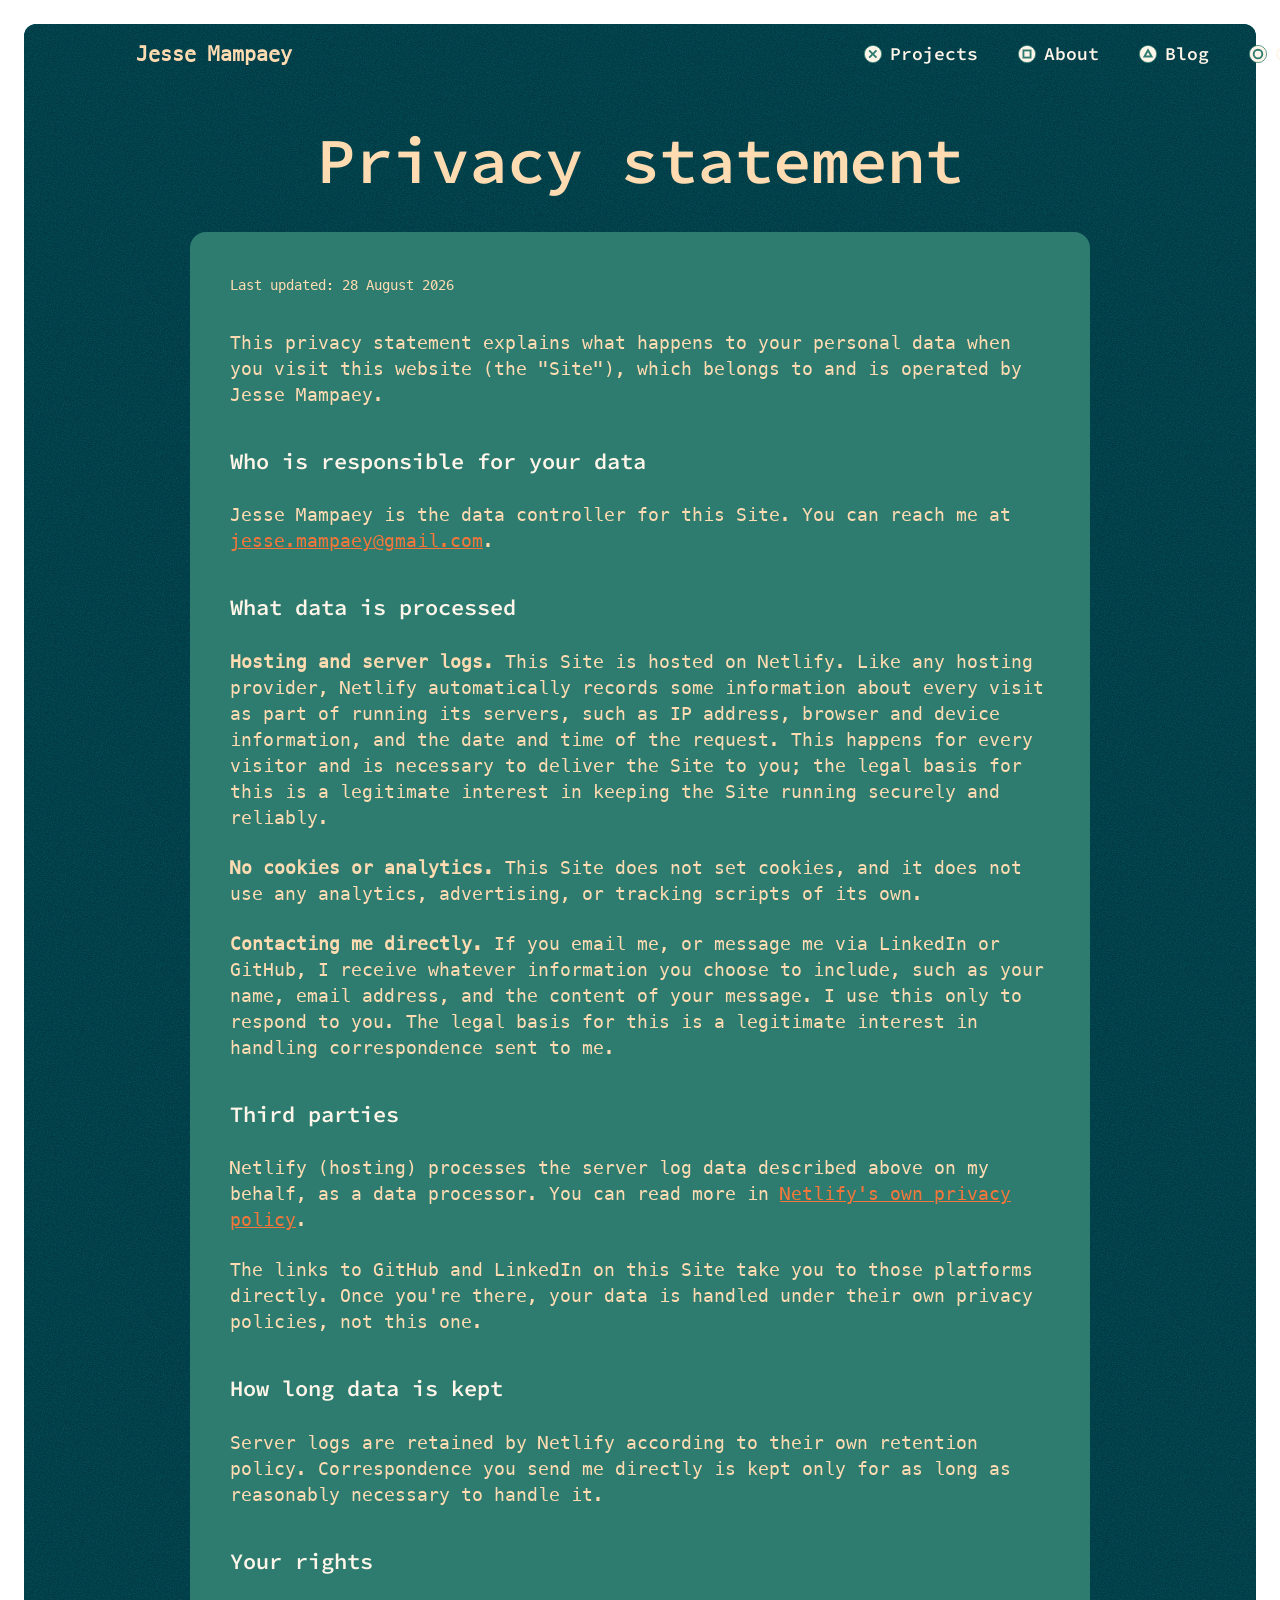
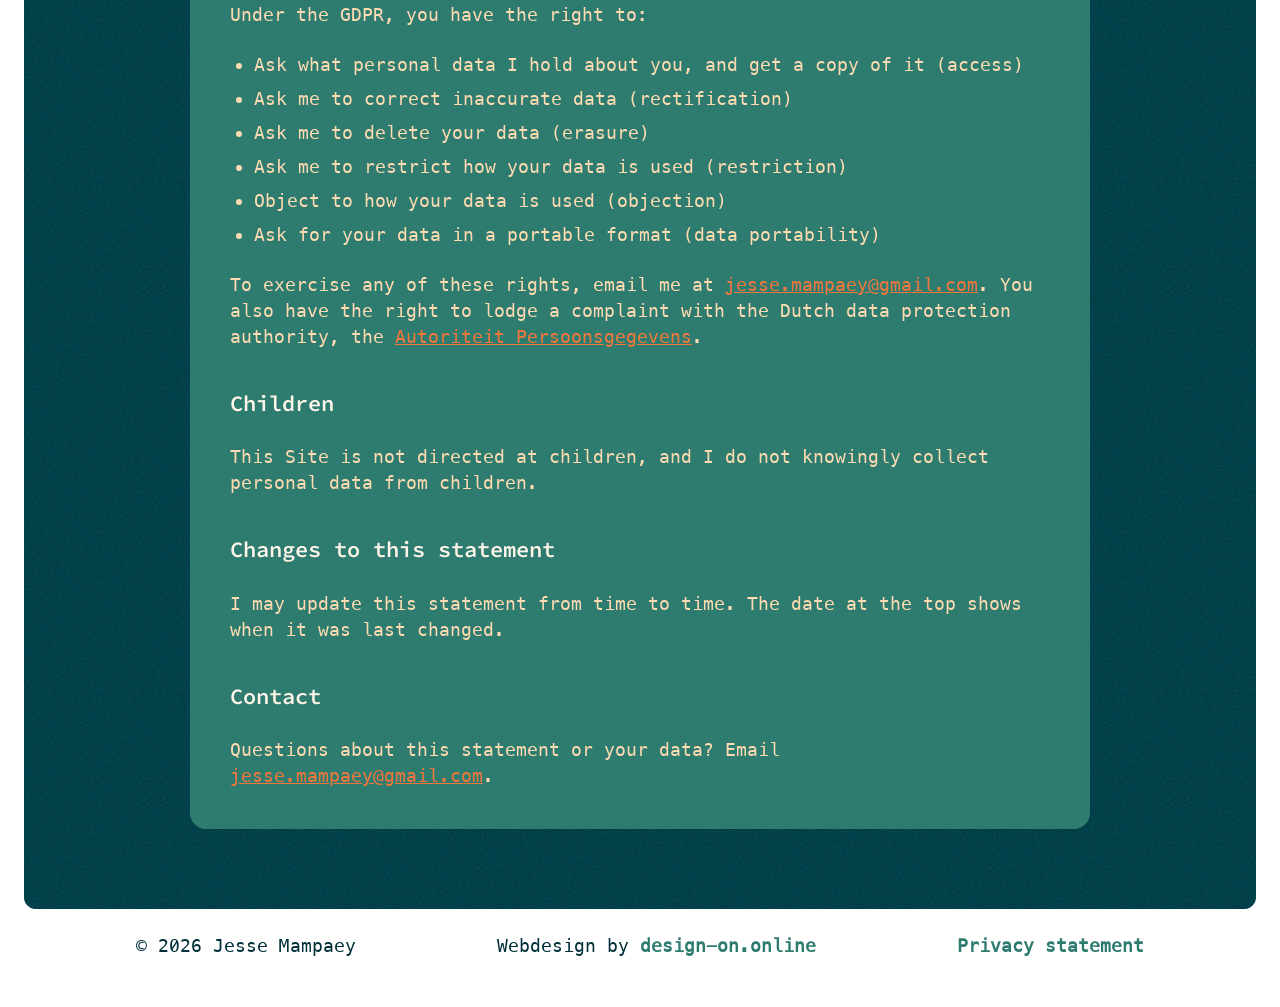
==== commit 657a4ec8: "Restyle privacy page to match the Projects page chrome Reuse the wide dark-green .recent-work-wrappe" ====
--- a/privacy.html
+++ b/privacy.html
@@ -48,9 +48,10 @@
         </div>
     </nav>
 
-    <section class="legal-section">
-        <div class="legal-content">
+    <section class="recent-work-wrapper noise recent-work-wrapper--flush">
+        <div class="container">
             <h1>Privacy statement</h1>
+            <div class="legal-content">
             <p class="legal-updated">Last updated: 28 August 2026</p>
 
             <p>
@@ -135,6 +136,7 @@
                 Questions about this statement or your data? Email
                 <a href="mailto:jesse.mampaey@gmail.com">jesse.mampaey@gmail.com</a>.
             </p>
+            </div>
         </div>
     </section>
 
--- a/css/style.css
+++ b/css/style.css
@@ -1328,35 +1328,29 @@
 }
 
 /* Legal / long-form text pages (privacy statement, etc.) */
-.legal-section {
-    display: flex;
-    position: relative;
-    margin-top: 24px;
-}
-
+/* Page chrome (wide dark-green wrapper with grain) is the shared
+   .recent-work-wrapper.noise pattern used by the Projects page - see
+   "Recent work section" above. .legal-content is just the content card
+   that sits inside it, styled like the site's other green cards
+   (.skills-card / .education-card). */
 .legal-content {
-    background-color: var(--lightest-orange);
+    background-color: var(--green);
     display: flex;
     flex-direction: column;
     gap: 24px;
     width: 100%;
     max-width: 900px;
     margin: 0 auto;
-    padding: 100px 40px 80px;
+    padding: 40px;
     border-radius: 16px;
     position: relative;
-}
-
-.legal-content h1 {
-    color: var(--darkest-green);
-    margin: 0 0 8px 0;
 }
 
 .legal-content .legal-updated {
     font-family: var(--font-primary);
     font-size: 1.4rem;
-    color: var(--green);
-    margin: 0 0 24px 0;
+    color: var(--light-orange);
+    margin: 0 0 8px 0;
 }
 
 .legal-content h2 {
@@ -1364,12 +1358,12 @@
     font-size: 2.2rem;
     font-weight: 600;
     line-height: 1.2;
-    color: var(--darkest-green);
+    color: var(--lightest-orange);
     margin: 16px 0 4px 0;
 }
 
 .legal-content p {
-    color: var(--darkest-green);
+    color: var(--light-orange);
     font-size: 1.8rem;
     line-height: 2.6rem;
     margin: 0;
@@ -1384,7 +1378,7 @@
 }
 
 .legal-content li {
-    color: var(--darkest-green);
+    color: var(--light-orange);
     font-size: 1.8rem;
     line-height: 2.6rem;
 }
@@ -1799,11 +1793,7 @@
     }
 
     .legal-content {
-        padding: 64px 24px 48px;
-    }
-
-    .legal-content h1 {
-        font-size: 4rem;
+        padding: 24px;
     }
 
 
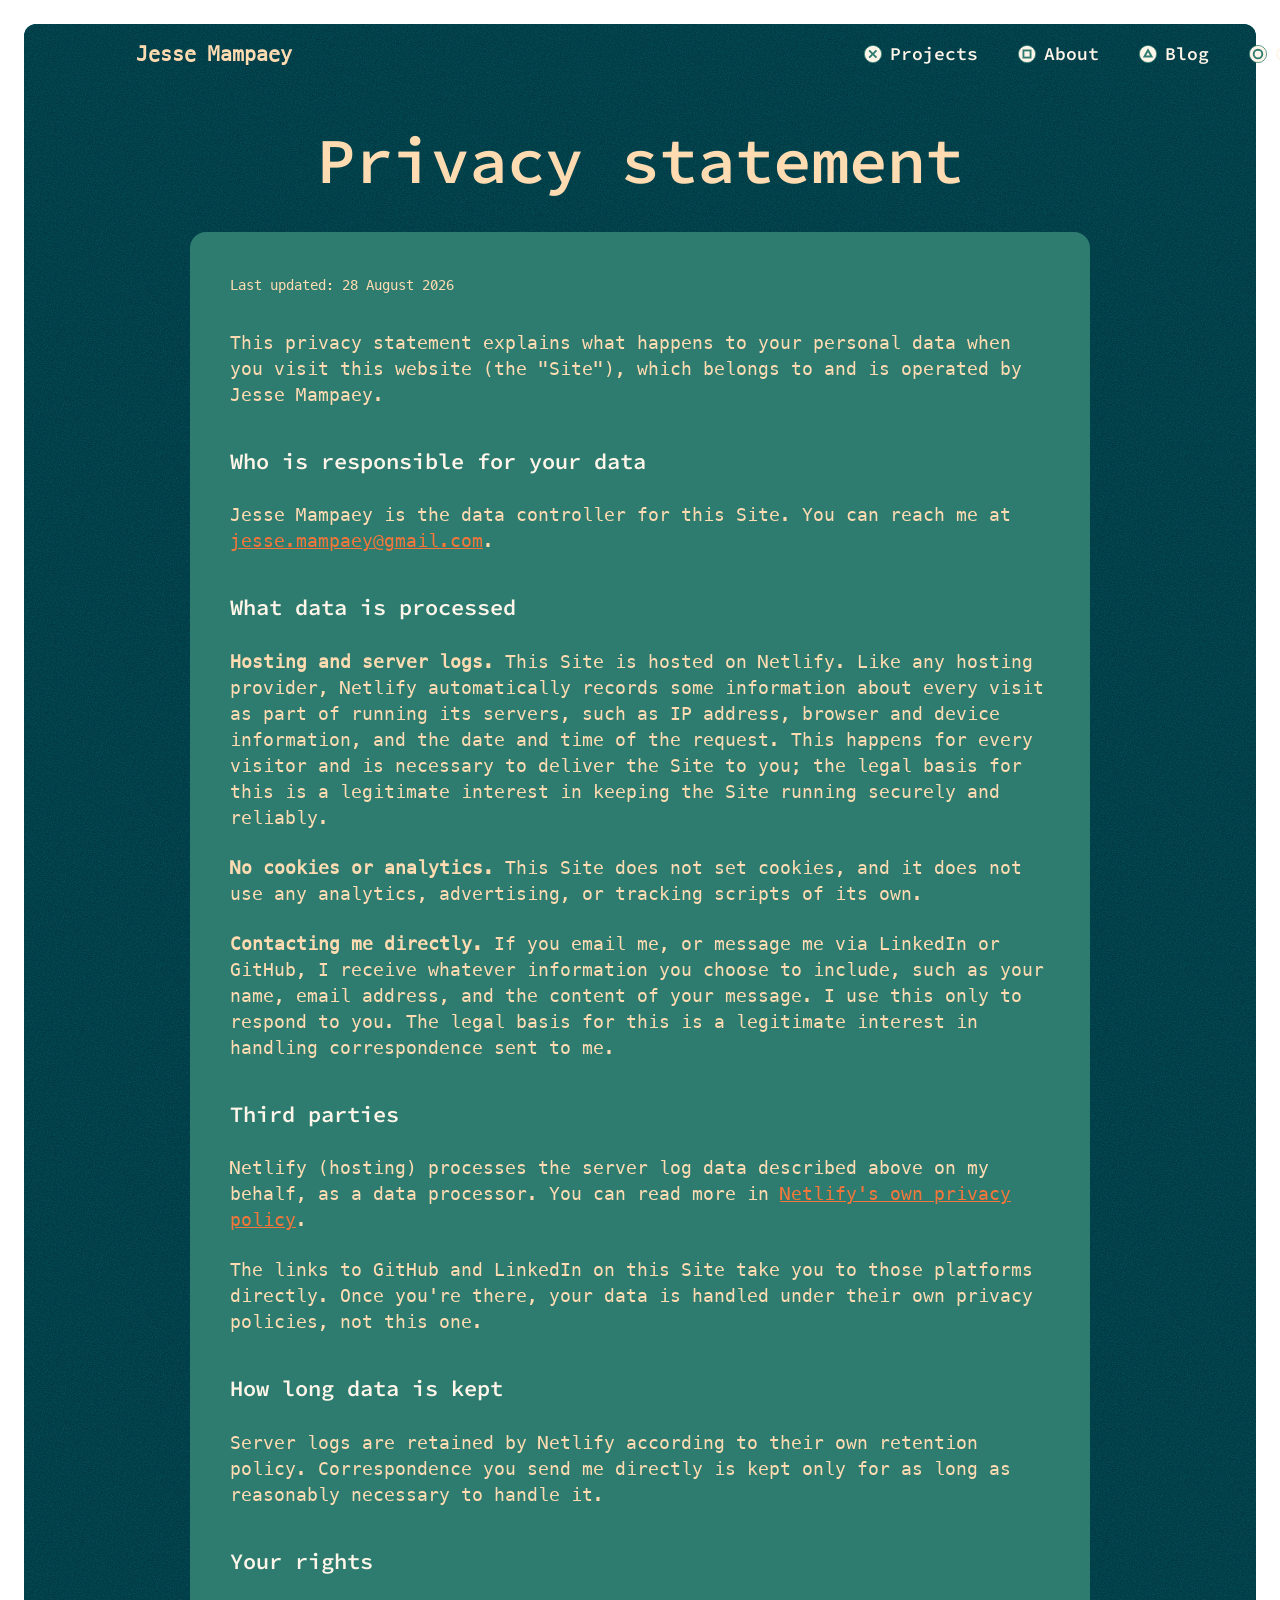
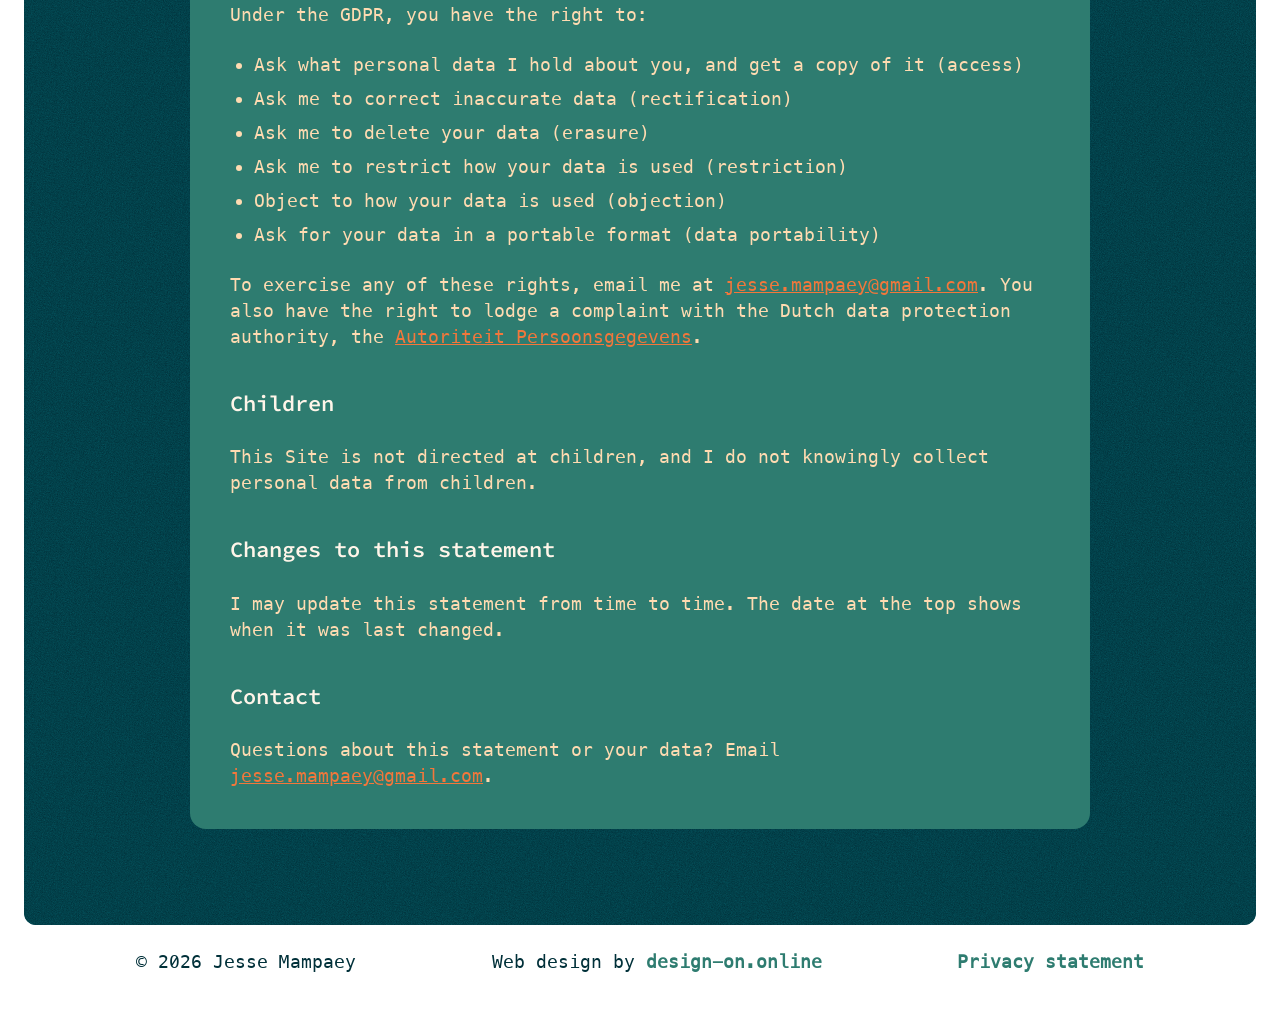
==== commit d7792749: "Made things more consistent" ====
--- a/privacy.html
+++ b/privacy.html
@@ -143,7 +143,7 @@
     <footer class="footer">
         <div class="container">
             <span class="footer-copyright">© 2026 Jesse Mampaey</span>
-            <span class="footer-credit">Webdesign by <a href="https://design-on.online" class="footer-link">design-on.online</a></span>
+            <span class="footer-credit">Web design by <a href="https://design-on.online" class="footer-link">design-on.online</a></span>
             <a href="privacy.html" class="footer-link">Privacy statement</a>
         </div>
     </footer>
--- a/css/style.css
+++ b/css/style.css
@@ -692,9 +692,9 @@
 
 .project-summary-card p {
     font-family: var(--font-primary);
-    font-size: 1.8rem;
+    font-size: 3.2rem;
     font-weight: 400;
-    line-height: 2.6rem;
+    line-height: 4.6rem;
     color: var(--lightest-orange);
     margin: 0;
 }
@@ -720,10 +720,10 @@
 
 .project-end-result-section .project-summary-card p {
     font-family: var(--font-primary);
-    font-size: 1.8rem;
+    font-size: 3.2rem;
     font-weight: 400;
     color: var(--lightest-orange);
-    line-height: 2.6rem;
+    line-height: 4.6rem;
     margin: 0;
 }
 
@@ -1344,6 +1344,7 @@
     padding: 40px;
     border-radius: 16px;
     position: relative;
+    margin-bottom: 16px;
 }
 
 .legal-content .legal-updated {
@@ -1393,6 +1394,7 @@
     background-color: var(--lightest-orange);
     display: flex;
     flex-direction: column;
+    flex-grow: 1;
     gap: 24px;
     position: relative;
 }
@@ -1411,6 +1413,7 @@
     border-radius: 16px;
     display: flex;
     flex-direction: column;
+    flex-grow: 1;
     gap: 16px;
 }
 
@@ -2210,6 +2213,10 @@
         padding-top: 66px;
     }
 
+    .recent-work-wrapper + .footer {
+        margin-top: 8px;
+    }
+
     /* --- Section title top spacing --- */
     .recent-work-wrapper h1 {
         margin-top: 40px;
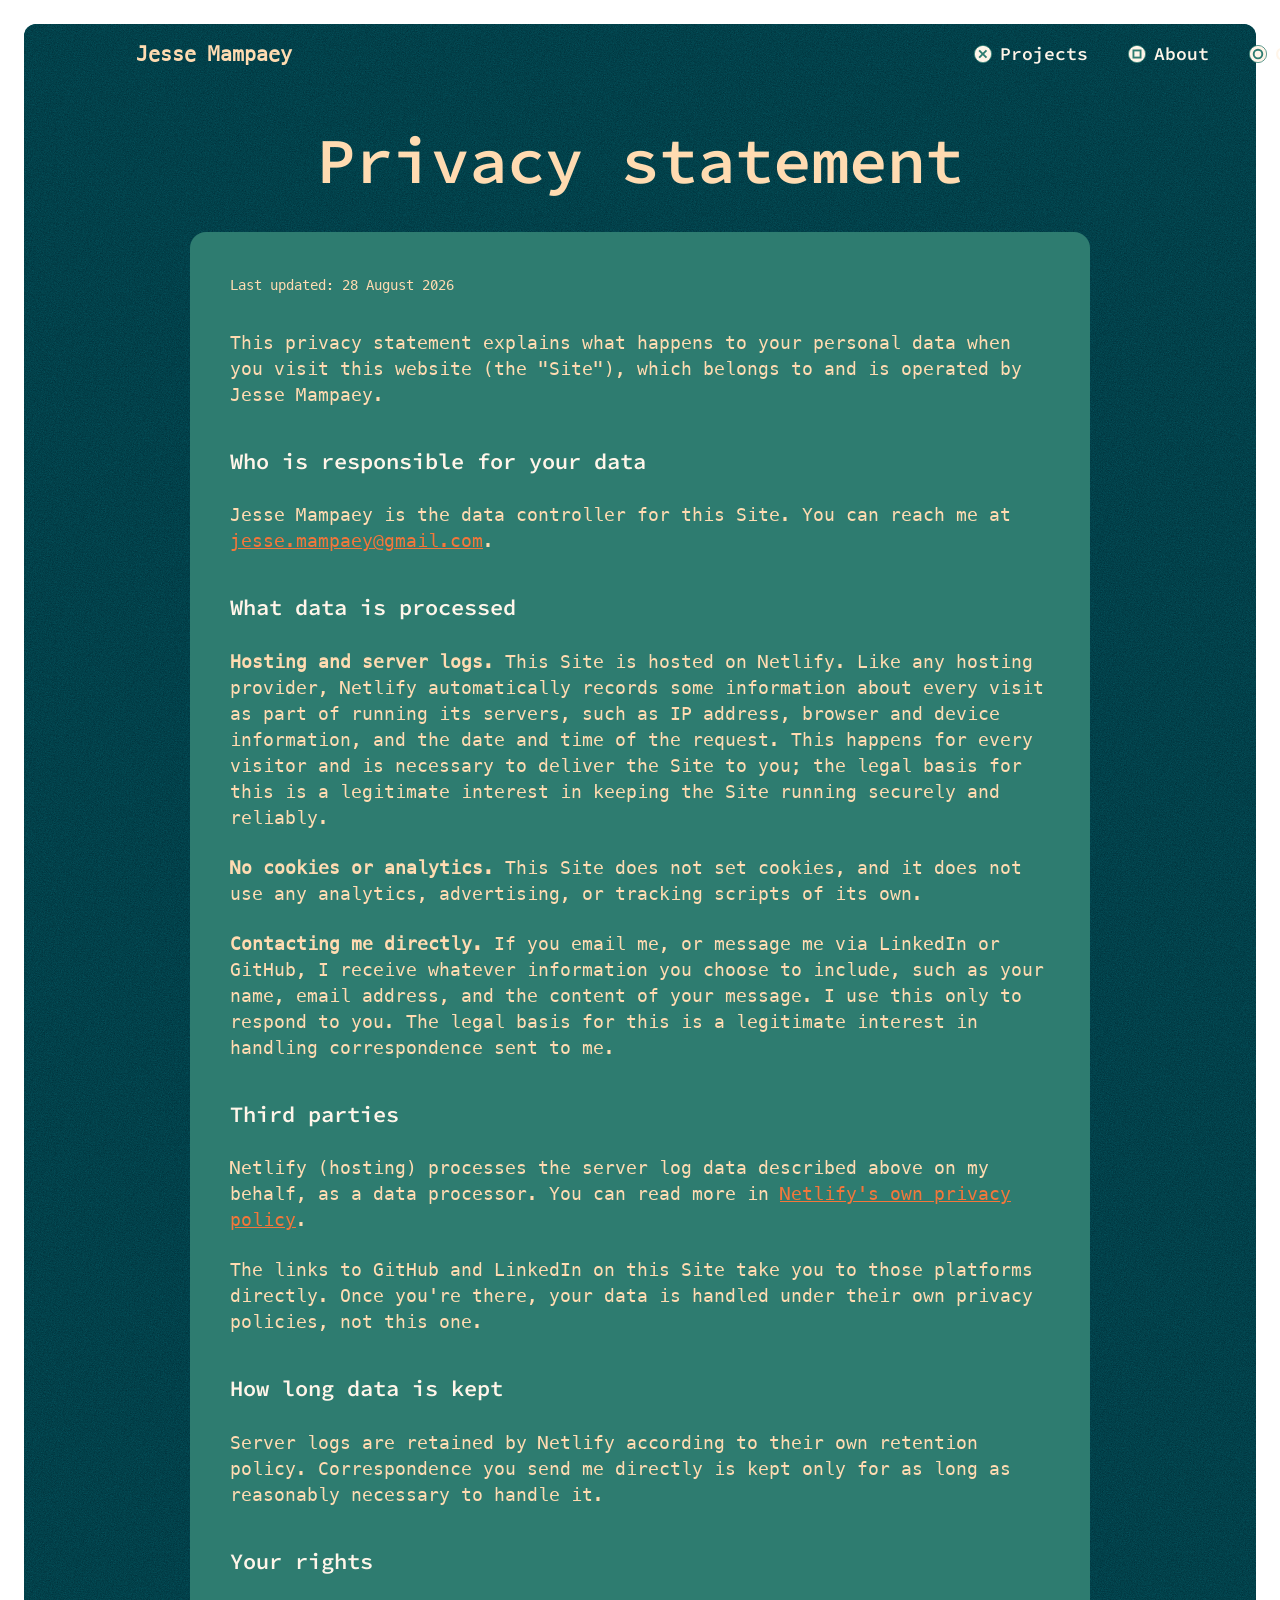
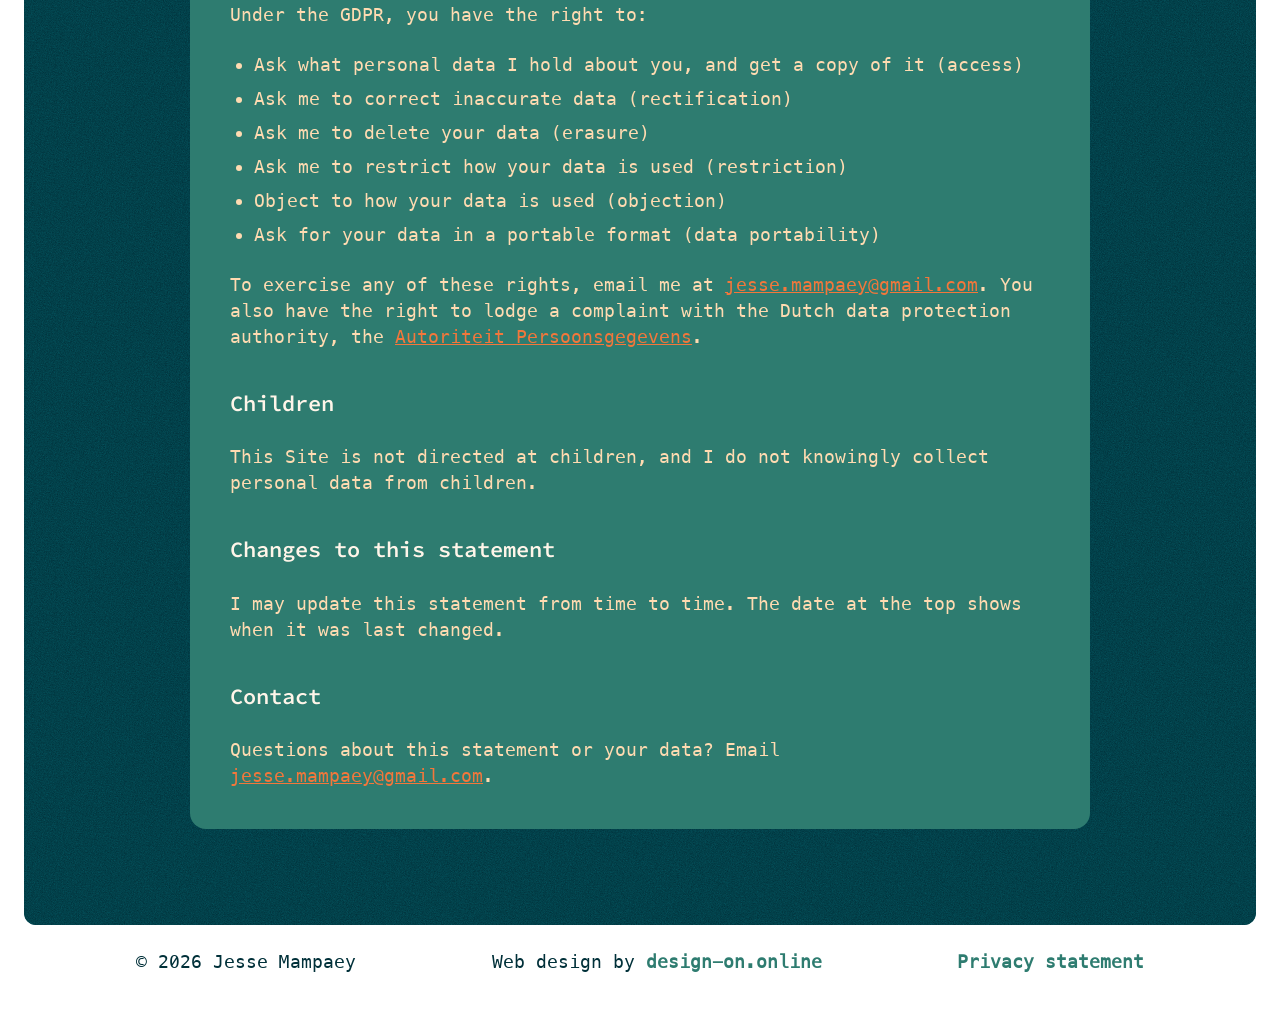
==== commit f7846f5c: "Removed unused things" ====
--- a/privacy.html
+++ b/privacy.html
@@ -30,12 +30,6 @@
                     <a href="index.html#about">
                         <img src="assets/images/icons/square-button.svg" alt="" class="nav-icon">
                         About
-                    </a>
-                </li>
-                <li>
-                    <a href="index.html#blog">
-                        <img src="assets/images/icons/triangle-button.svg" alt="" class="nav-icon">
-                        Blog
                     </a>
                 </li>
                 <li>
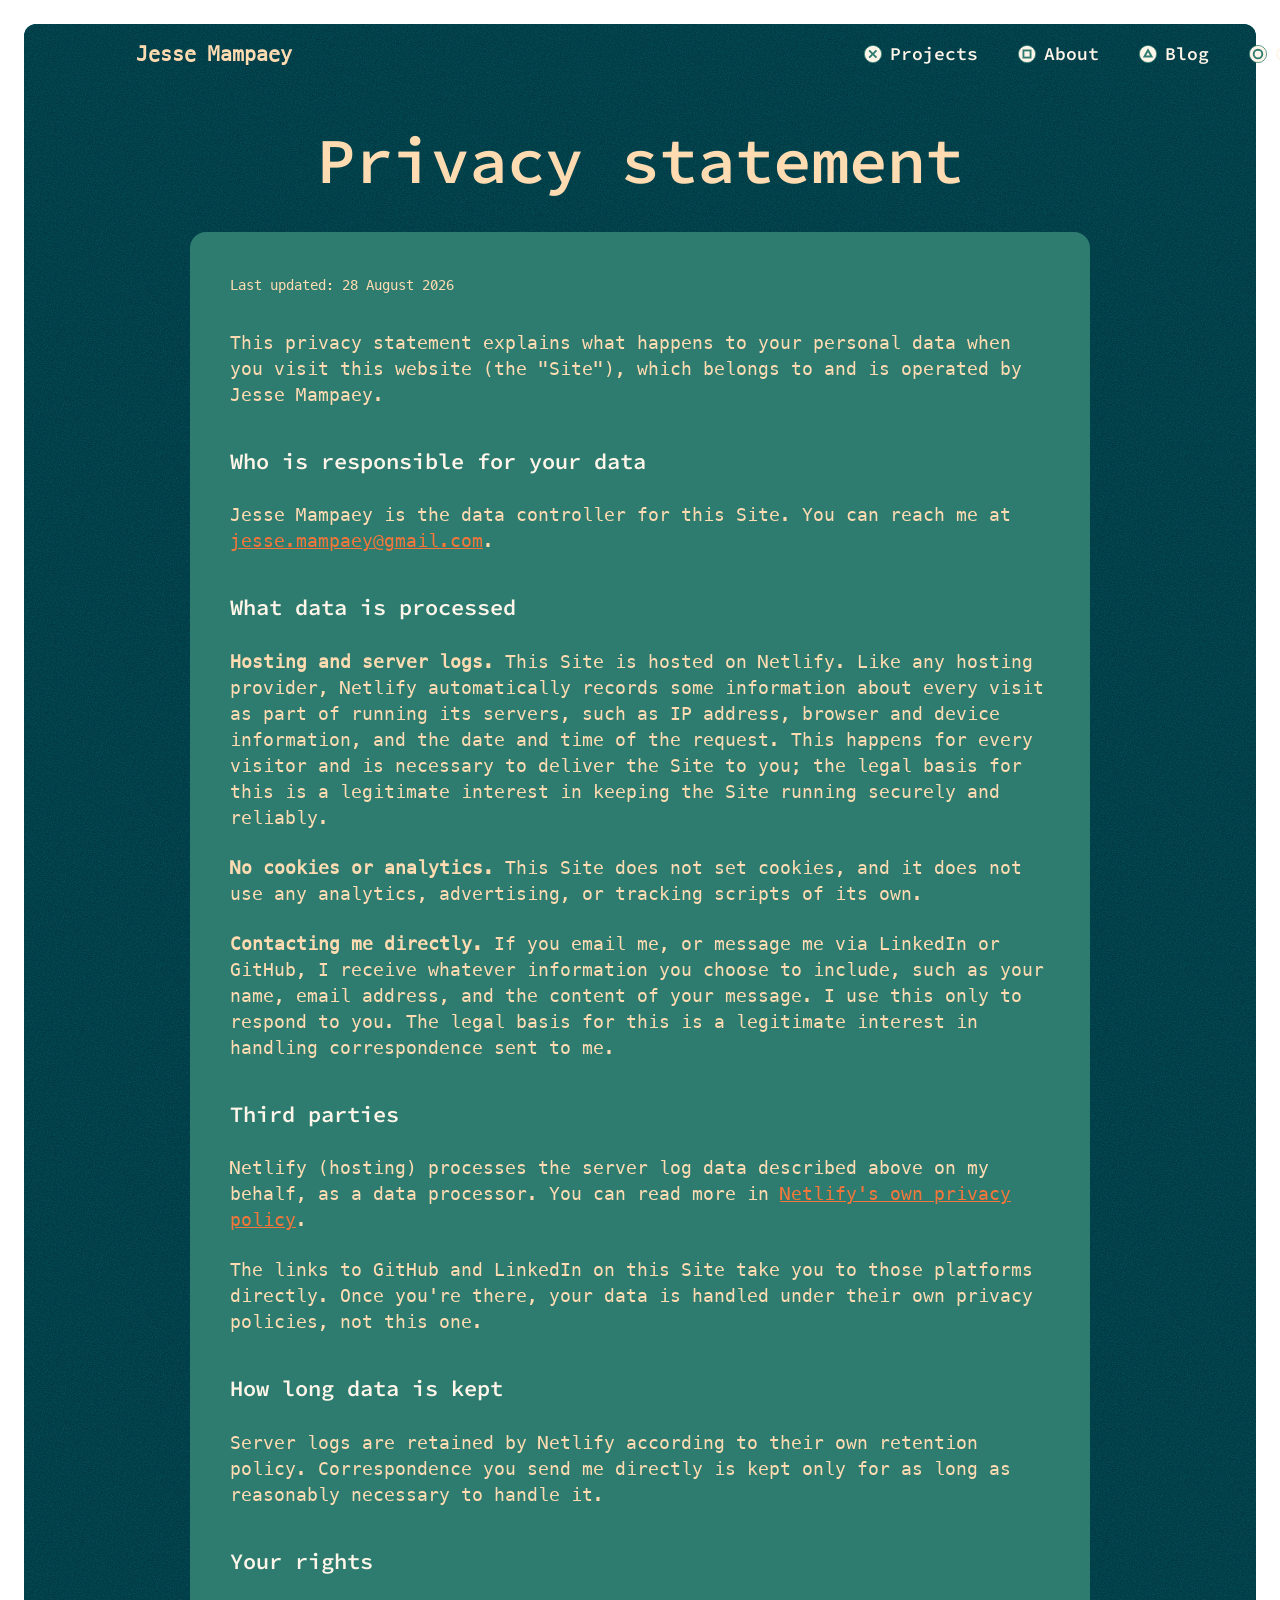
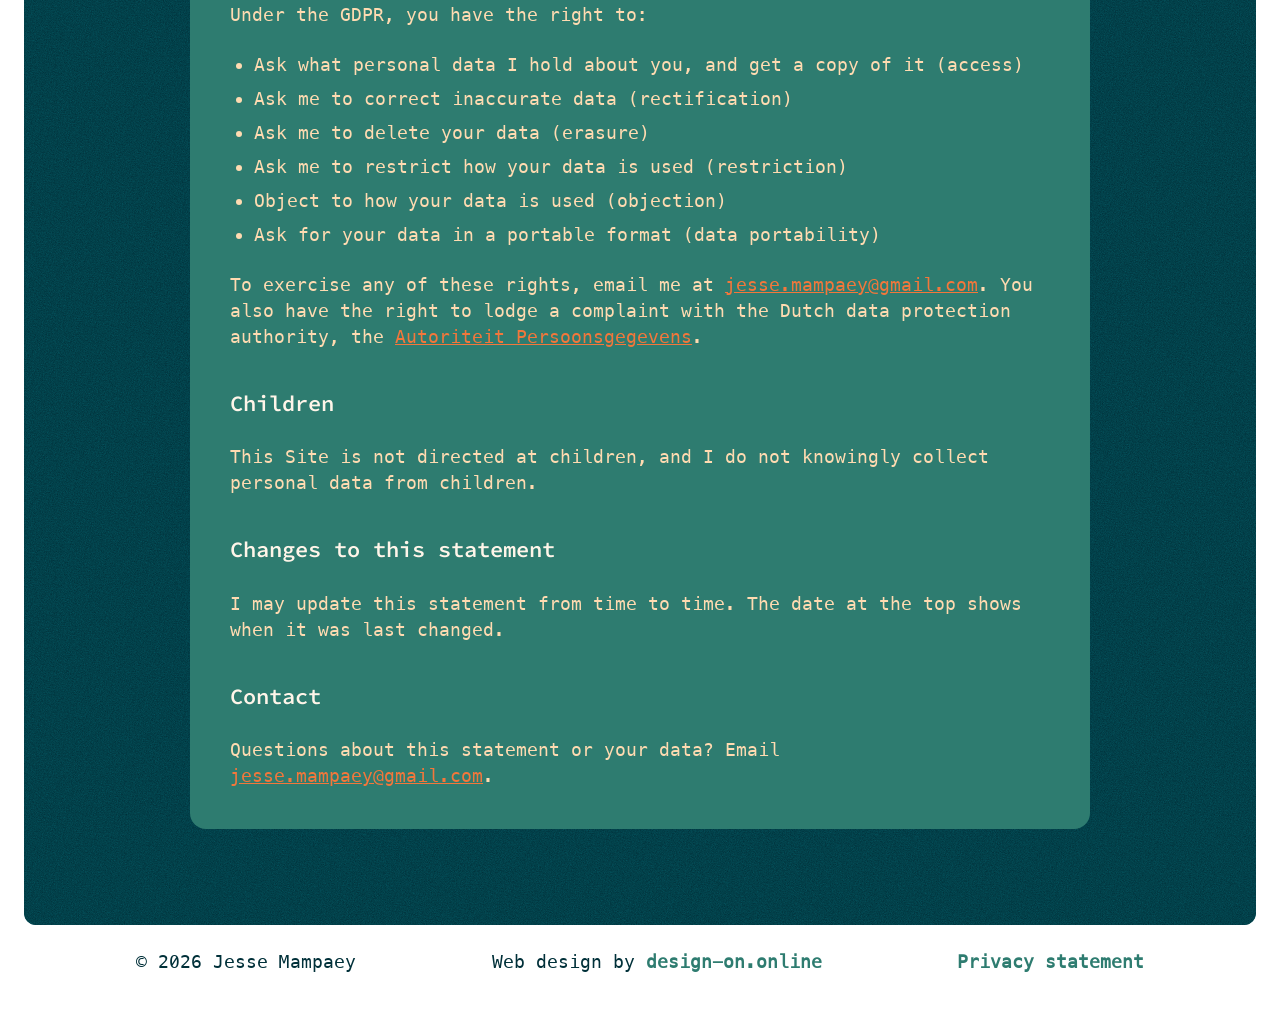
==== commit 143c0f53: "Added favicon" ====
--- a/privacy.html
+++ b/privacy.html
@@ -6,6 +6,7 @@
     <meta name="viewport" content="width=device-width, initial-scale=1.0">
     <meta name="description" content="Privacy statement - Jesse Mampaey">
     <title>Privacy statement | Jesse Mampaey</title>
+    <link rel="icon" type="image/svg+xml" href="assets/images/icons/favicon.svg">
     <link rel="stylesheet" href="css/style.css">
 </head>
 
@@ -30,6 +31,12 @@
                     <a href="index.html#about">
                         <img src="assets/images/icons/square-button.svg" alt="" class="nav-icon">
                         About
+                    </a>
+                </li>
+                <li>
+                    <a href="index.html#blog">
+                        <img src="assets/images/icons/triangle-button.svg" alt="" class="nav-icon">
+                        Blog
                     </a>
                 </li>
                 <li>
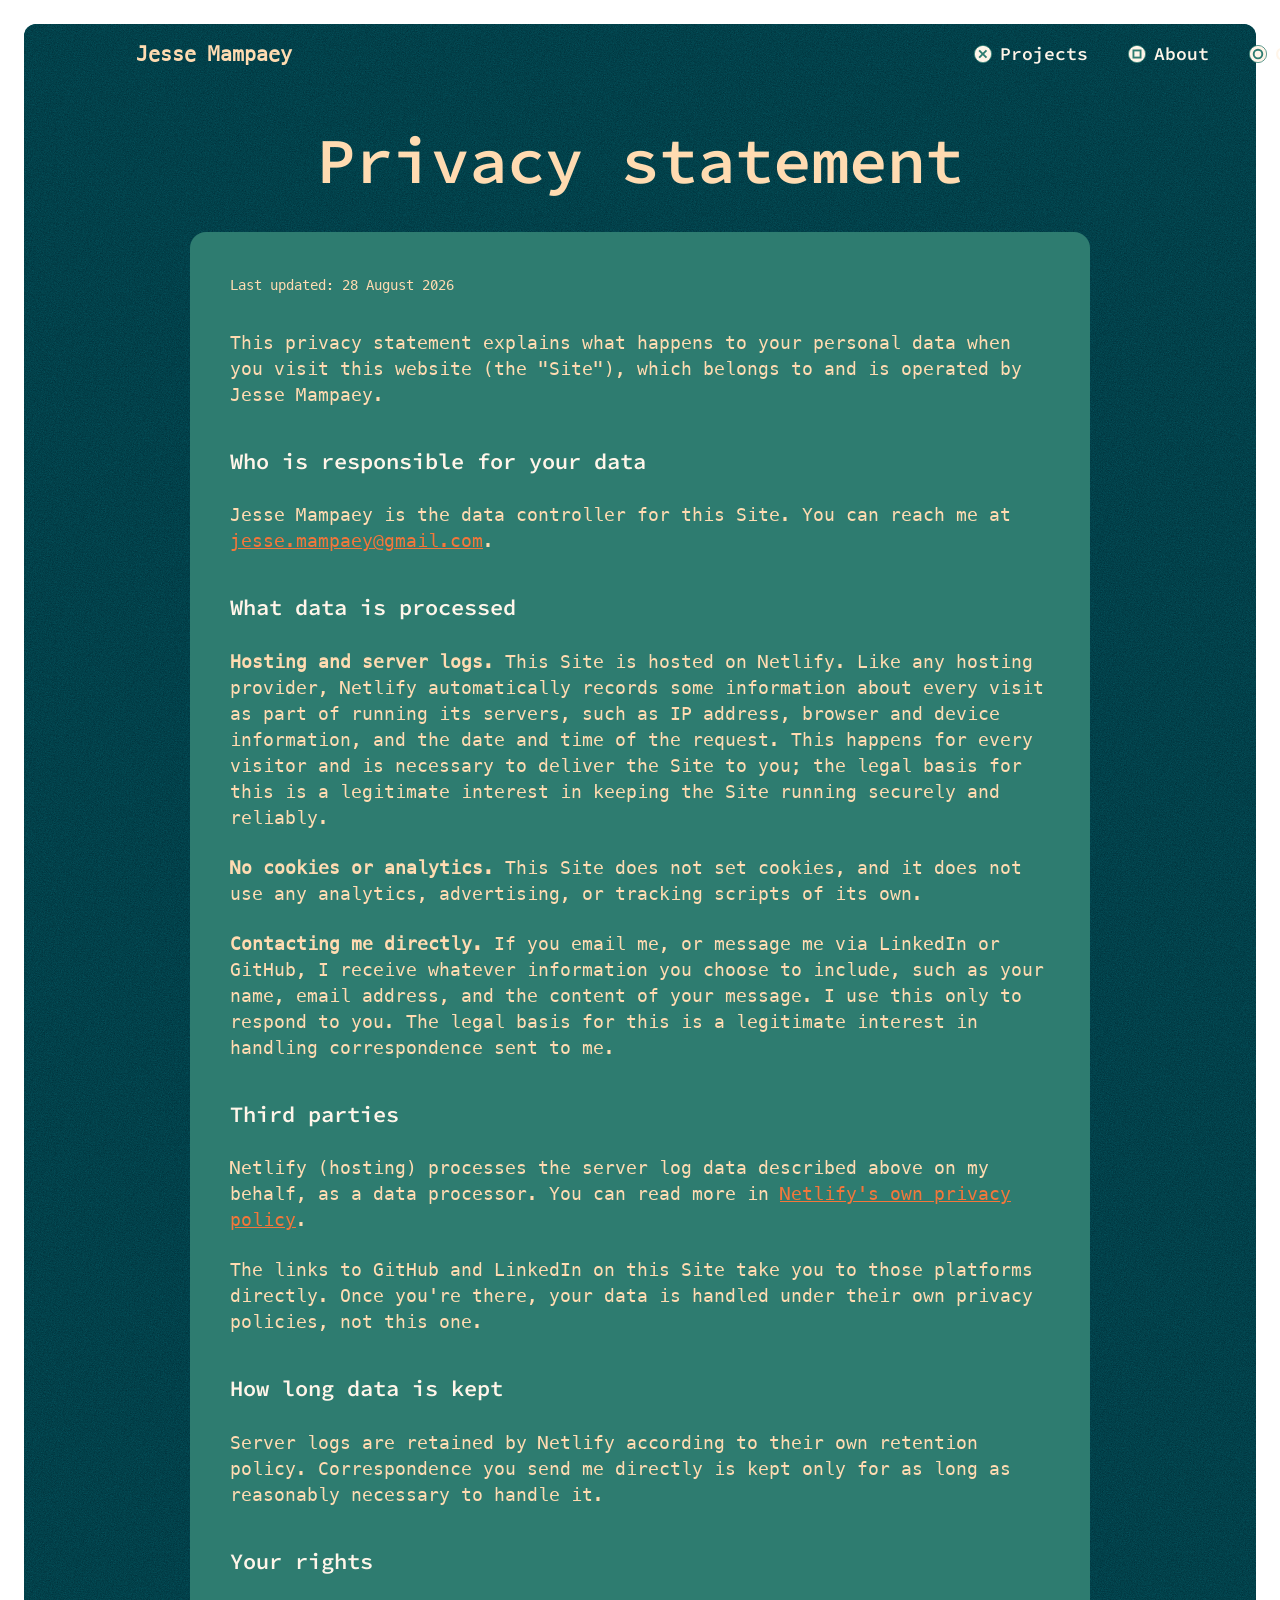
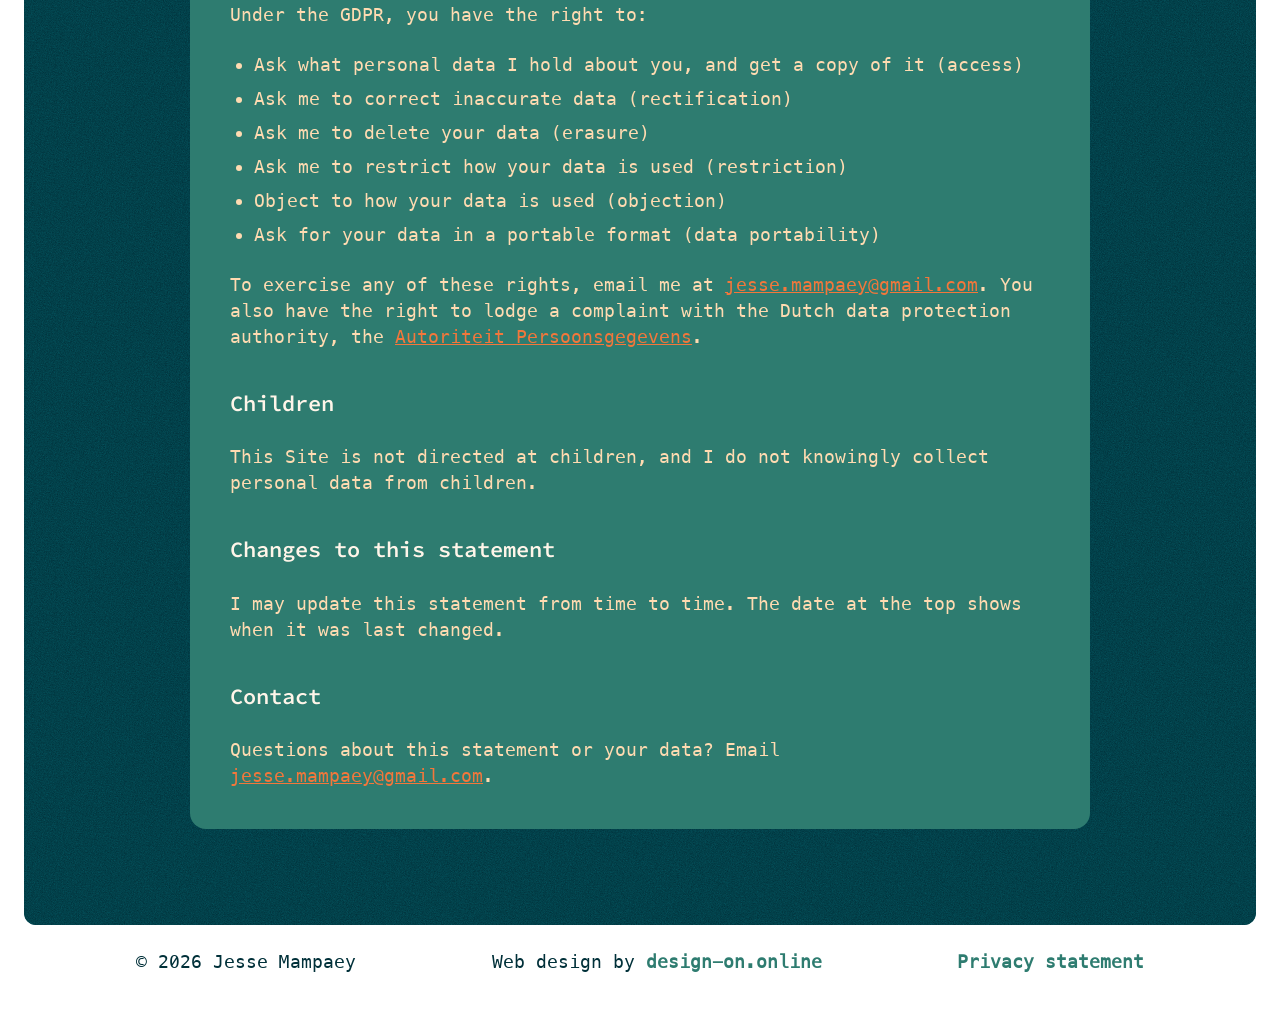
==== commit 3c9c9b7e: "Added favicon" ====
--- a/privacy.html
+++ b/privacy.html
@@ -31,12 +31,6 @@
                     <a href="index.html#about">
                         <img src="assets/images/icons/square-button.svg" alt="" class="nav-icon">
                         About
-                    </a>
-                </li>
-                <li>
-                    <a href="index.html#blog">
-                        <img src="assets/images/icons/triangle-button.svg" alt="" class="nav-icon">
-                        Blog
                     </a>
                 </li>
                 <li>
